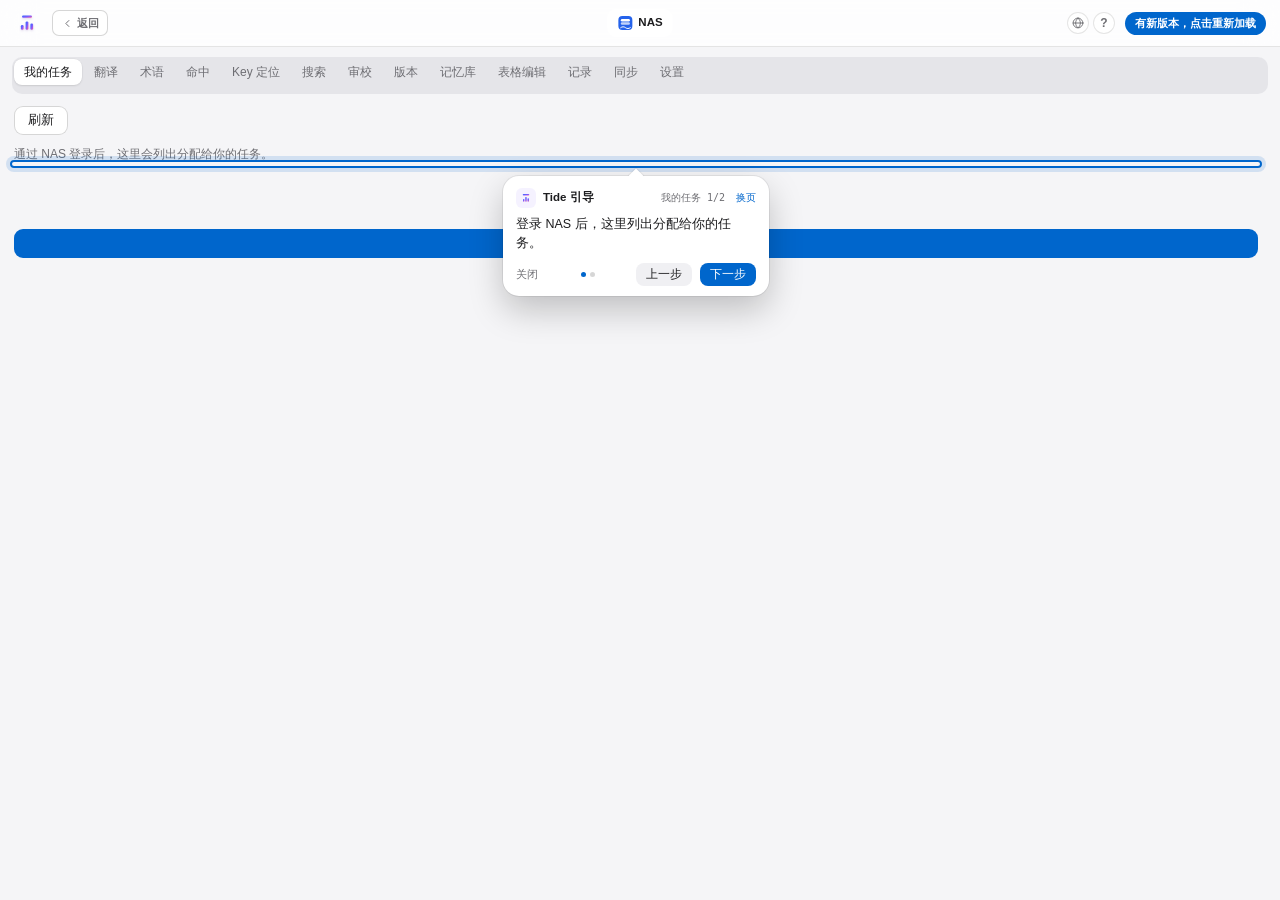
==== ui/tide.html @ 977df28b "release: 20261110184602" ====
<!DOCTYPE html>
<html lang="zh-CN">
<head>
  <meta charset="utf-8">
  <meta name="viewport" content="width=device-width, initial-scale=1">
  <title>Tide · 术语审校</title>
  <link rel="stylesheet" href="tide.css?b=20261110184602">
</head>
<body>
  <header class="bar">
    <span class="brand" title="TIDE" aria-label="TIDE">
      <svg class="logo" viewBox="0 0 24 24" role="img" aria-hidden="true">
        <defs>
          <linearGradient id="tideMark" x1="0" y1="0" x2="1" y2="1">
            <stop offset="0" stop-color="#3366ff"/>
            <stop offset=".52" stop-color="#7a5cff"/>
            <stop offset="1" stop-color="#ff5c9e"/>
          </linearGradient>
        </defs>
        <rect x="7" y="4.4" width="10" height="2.4" rx="1.2" fill="url(#tideMark)"/>
        <rect x="5.9" y="14.1" width="2.7" height="4.7" rx="1.2" fill="url(#tideMark)"/>
        <rect x="10.65" y="10.4" width="2.7" height="8.4" rx="1.2" fill="url(#tideMark)"/>
        <rect x="15.4" y="12.5" width="2.7" height="6.3" rx="1.2" fill="url(#tideMark)"/>
      </svg>
    </span>
    <button class="backbtn" id="btnBack" title="返回上一标签页" aria-label="返回上一标签页">
      <svg viewBox="0 0 24 24" fill="none" stroke="currentColor" stroke-width="1.8" stroke-linecap="round" stroke-linejoin="round"><path d="M14.5 6.5 9 12l5.5 5.5"/></svg><span data-i18n="btn.back">返回</span>
    </button>
    <button class="top-nas" id="topNas" type="button" title="打开 NAS 页面" aria-label="打开 NAS 页面">
      <svg class="top-nas-ic" viewBox="0 0 24 24" aria-hidden="true">
        <rect x="1.5" y="1.5" width="21" height="21" rx="6" fill="#2563eb"/>
        <rect x="5.2" y="6" width="13.6" height="3.7" rx="1.85" fill="#fff"/>
        <rect x="5.2" y="11" width="13.6" height="3.7" rx="1.85" fill="#fff" opacity=".72"/>
        <path d="M5 19c2.4-1.8 4.8-1.8 7.2 0s4.8 1.8 7.2 0" fill="none" stroke="#fff" stroke-width="1.5" stroke-linecap="round"/>
      </svg><span>NAS</span>
    </button>
    <button class="lang-open" id="btnLang" title="界面语言" aria-label="界面语言" aria-haspopup="true">
      <svg viewBox="0 0 24 24" fill="none" stroke="currentColor" stroke-width="1.6" stroke-linecap="round">
        <circle cx="12" cy="12" r="8.4"/>
        <path d="M3.6 12h16.8"/>
        <path d="M12 3.6c2.6 2.4 4 5.2 4 8.4s-1.4 6-4 8.4c-2.6-2.4-4-5.2-4-8.4s1.4-6 4-8.4z"/>
      </svg>
    </button>
    <div class="lang-menu" id="langMenu" hidden></div>
    <button class="tour-open" id="btnTour" title="新手引导" aria-label="新手引导">?</button>
    <button class="act" id="updateBar" hidden title="有新版本，点击重新加载">有新版本，点击重新加载</button>
  </header>

  <nav id="tabs">
    <button data-tab="tasks">我的任务</button>
    <button data-tab="translate">翻译</button>
    <button data-tab="terms">术语</button>
    <button data-tab="matches" class="on">命中</button>
    <button data-tab="keys">Key 定位</button>
    <button data-tab="free" hidden>自由</button>
    <button data-tab="find">搜索</button>
    <button data-tab="review">审校</button>
    <button data-tab="versions" data-i18n="tab.versions">版本</button>
    <button data-tab="tm">记忆库</button>
    <button data-tab="grid">表格编辑</button>
    <button data-tab="project" hidden>项目</button>
    <button data-tab="history">记录</button>
    <button data-tab="sync">同步</button>
    <button data-tab="settings">设置</button>
  </nav>
  <div class="tab-scroll" id="tabScroll"><div class="tab-thumb" id="tabThumb"></div></div>

  <div class="content">
  <main id="mainScroll">
    <section id="panel-tasks" hidden>
      <div class="toolbar">
        <button class="act ghost" id="btnTasksRefresh" data-i18n="btn.refresh">刷新</button>
        <span class="count" id="taskCount"></span>
      </div>
      <div class="hint" id="taskHint" data-i18n="task.hintLogin">通过 NAS 登录后，这里会列出分配给你的任务。</div>
      <div class="wps-task-list" id="taskList"></div>
      <div class="wps-task-empty" id="taskEmpty" hidden data-i18n="task.empty">暂无分配给你的任务。</div>
      <button class="act nas-login" id="btnTasksLogin" type="button" hidden data-i18n="task.login">前往 NAS 登录</button>
    </section>

    <section id="panel-matches">
      <div class="toolbar">
        <button class="act" id="btnScan">扫描当前表</button>
        <span class="count" id="matchCount" data-i18n="match.notScanned">未扫描</span>
      </div>
      <table id="matchTable" hidden>
        <thead><tr><th>行</th><th>源文命中</th><th>批准译法</th><th></th><th>当前译文</th></tr></thead>
        <tbody></tbody>
      </table>
      <div class="empty" id="matchEmpty" data-i18n="match.empty">导入术语表后，点击「扫描当前表」，<br>这里会列出命中的行与中英对照。</div>
    </section>

    <section id="panel-translate" hidden>
      <div class="toolbar">
        <button class="act ghost" id="btnPrevEntry">上一条</button>
        <button class="act ghost" id="btnNextEntry">下一条</button>
        <button class="act ghost" id="btnRefreshEntries">刷新条目</button>
        <button class="act ghost" id="btnColumnChoice" title="检测当前表的源语/目标语列；多组时手动选择" data-i18n="btn.columnChoice">识别/选择列</button>
        <span class="count" id="entryPos">0 / 0</span>
      </div>
      <div class="field column-map-panel" id="columnMapPanel" hidden>
        <div class="field-head">
          <label data-i18n="label.columnManual">手工指定当前表的源语 / 目标语列</label>
          <span class="head-actions">
            <button class="act ghost mini" type="button" id="btnColumnMapDetect" data-i18n="btn.columnDetect">识别</button>
            <button class="act ghost mini" type="button" id="btnColumnMapCancel" data-i18n="btn.close">关闭</button>
          </span>
        </div>
        <div class="colrow" style="grid-template-columns:1fr 1fr 1fr;gap:8px">
          <div class="colfield"><label data-i18n="label.sourceCol">源语列</label><input id="columnMapSource" maxlength="3" placeholder="C" style="width:100%;text-transform:uppercase"></div>
          <div class="colfield"><label data-i18n="label.targetCol">目标语列</label><input id="columnMapTarget" maxlength="3" placeholder="F" style="width:100%;text-transform:uppercase"></div>
          <div class="colfield"><label data-i18n="label.oldColShort">旧译（可选）</label><input id="columnMapOld" maxlength="3" placeholder="E" style="width:100%;text-transform:uppercase"></div>
        </div>
        <div class="hint" id="columnMapHint" data-i18n="hint.columnManual">可直接输入列字母；识别候选只用于填入，不会自动覆盖。</div>
        <div class="column-map-candidates" id="columnMapCandidates"></div>
        <div class="toolbar" style="margin-top:8px">
          <button class="act" type="button" id="btnColumnMapApply" data-i18n="btn.columnApply">应用列映射</button>
          <span class="hint" id="columnMapStatus"></span>
        </div>
      </div>
      <div class="field">
        <div class="field-head">
          <label id="entrySourceLabel">原文（只读，来自工作表）</label>
          <span class="head-actions">
            <button class="act ghost mini" id="btnLocate">定位译文</button>
            <button class="act ghost mini" id="btnLocateSource">定位原文</button>
          </span>
        </div>
        <div class="draft-row">
          <textarea class="readbox" id="entrySource" rows="2" spellcheck="false"
                    placeholder="可直接输入或粘贴原文；默认只影响本窗口，写回需点按钮" data-i18n-ph="entry.sourcePlaceholder"></textarea>
          <div class="draft-actions">
            <button class="act" id="btnSourcePaste" title="粘贴剪贴板内容">粘贴</button>
            <button class="act ghost" id="btnSourceClear" title="清空原文输入">清空</button>
          </div>
        </div>
      </div>
      <div class="field" id="entryTermField" hidden>
        <div class="field-head">
          <label><span data-i18n="entry.terms">本句术语</span> <span class="count" id="entryTermCount"></span></label>
        </div>
        <div class="term-preview" id="entrySourceHighlight"></div>
        <div class="term-chips" id="entryTermHits"></div>
        <div class="hint" id="entryTermHint">点击术语可填入译文草稿。</div>
      </div>
      <div class="toolbar">
        <button class="act ghost" id="btnResetSource">重置为单元格值</button>
        <button class="act ghost" id="btnSaveSource">写回原文</button>
        <button class="act ghost" id="btnReadCellSrc">读取选区→原文</button>
      </div>
      <div class="field">
        <div class="field-head">
          <label id="entryDraftLabel">译文草稿</label>
        </div>
        <div class="draft-row">
          <textarea id="entryDraft" rows="5" spellcheck="true" lang="en"
                    data-gramm="true" data-gramm_editor="true" data-enable-grammarly="true"></textarea>
          <div class="draft-actions">
            <button class="act" id="btnWriteDraft" title="将草稿写入当前译文单元格">写入</button>
            <button class="act" id="btnDraftPaste" title="粘贴剪贴板内容（等同 Ctrl+V）">粘贴</button>
            <button class="act ghost" id="btnDraftClear" title="清空译文草稿">清空</button>
          </div>
        </div>
        <div class="hint" id="grammarlyHint" data-i18n="entry.grammarly">Grammarly 扩展需在 WPS 中启用；此文本框已开放语法检测。</div>
      </div>
      <div class="field">
        <label><span id="memoryLabel">记忆匹配</span> <span class="count" id="memoryCount"></span></label>
        <table id="memoryTable" hidden>
          <thead><tr><th>匹配</th><th>原文</th><th>译文</th><th></th></tr></thead>
          <tbody></tbody>
        </table>
        <div class="hint" id="memoryEmpty" data-i18n="entry.memoryEmpty">当前表还没有可用的已确认译文。</div>
      </div>
      <div class="toolbar">
        <button class="act" id="btnWriteNext">写入并下一条</button>
        <button class="act ghost" id="btnUndoWrite">撤销上次写入</button>
        <button class="act ghost" id="btnRollback">回退旧译文</button>
      </div>
      <div class="toolbar">
        <button class="act ghost" id="btnCopySource">复制原文</button>
        <button class="act ghost" id="btnCopyDraft">复制草稿</button>
        <button class="act ghost" id="btnReadCell">读取选区→译文</button>
      </div>
      <div class="hint" id="clipHint" data-i18n="hint.clipboard" style="margin:-4px 0 10px">
        窗格收不到 ⌘V（WPS 在窗口层拦截）。可靠做法：在表格里粘贴到任意单元格并选中它，
        再点「读取选区→原文 / →译文」；也可以把文字直接拖进输入框。
      </div>
      <div class="hint" id="entryCheck"></div>
      <div class="toolbar">
        <button class="act ghost" id="btnDelivery">交付检查</button>
        <span class="count" id="deliveryCount"></span>
      </div>
      <table id="deliveryTable" hidden>
        <thead><tr><th>行</th><th>问题</th><th>原文</th></tr></thead>
        <tbody></tbody>
      </table>
      <div class="toolbar">
        <button class="act" id="btnExportSessionEdits" title="复制原工作簿的全部工作表和布局，仅保留本次修改过的数据行" data-i18n="btn.exportFull">一键导出本次编辑（完整表格）</button>
        <button class="act ghost" id="btnExportSessionLog" title="导出本次编辑的修改前后明细" data-i18n="btn.exportLog">导出修改记录</button>
        <span class="count" id="sessionEditCount">0 条</span>
      </div>

    </section>

    <section id="panel-versions" hidden>
      <div class="toolbar">
        <button class="act ghost" id="btnVersionsRefresh">刷新</button>
        <select id="versionKind" class="mini" aria-label="版本类型">
          <option value="target" data-i18n="version.target">译文版本</option>
          <option value="source" data-i18n="version.source">原文版本</option>
        </select>
        <input id="versionQuery" type="search" placeholder="筛选原文 / 行号 / 单元格" data-i18n-ph="version.filter" style="flex:1;min-width:120px">
        <span class="count" id="versionEntryCount"></span>
      </div>
      <div class="hint" id="versionHint" data-i18n="hint.version">原文和译文分开归档；每个版本只回滚当前词条，不影响其他词条。</div>
      <div id="versionEntries"></div>
      <div class="empty" id="versionEmpty">还没有词条版本。通过插件写入译文或原文后，这里会按词条记录。</div>
    </section>

    <section id="panel-free" hidden>
      <div class="field">
        <label>自由输入（不写回表格）</label>
        <textarea id="freeSource" rows="4" spellcheck="false" placeholder="粘贴任意中文原文…"></textarea>
      </div>
      <div class="field">
        <label>术语命中 <span class="count" id="freeTermCount"></span></label>
        <table id="freeTermTable" hidden>
          <thead><tr><th>中文</th><th>英文</th><th></th></tr></thead>
          <tbody></tbody>
        </table>
        <div class="hint" id="freeTermEmpty" data-i18n="free.termEmpty">没有命中术语。</div>
      </div>
      <div class="field">
        <label>记忆匹配 <span class="count" id="freeMemoryCount"></span></label>
        <table id="freeMemoryTable" hidden>
          <thead><tr><th>匹配</th><th>原文</th><th>译文</th><th></th></tr></thead>
          <tbody></tbody>
        </table>
        <div class="hint" id="freeMemoryEmpty" data-i18n="free.memoryEmpty">没有记忆匹配。</div>
      </div>
      <div class="field">
        <label>译文草稿（仅本页，不写入工作表）</label>
        <textarea id="freeDraft" rows="3" spellcheck="false"></textarea>
      </div>
      <div class="toolbar">
        <button class="act ghost" id="btnFreeCopy">复制译文</button>
        <button class="act ghost" id="btnFreeClear">清空</button>
      </div>
      <div class="hint" id="freeStatus"></div>
    </section>

    <section id="panel-find" hidden>
      <div class="field">
        <label data-i18n="label.findScope">定位范围（工作表 + 行号同时满足）</label>
        <div class="toolbar" id="findScopeTabs" style="margin-bottom:6px">
          <button class="act ghost on" type="button" data-find-tab="sheet" data-i18n="find.tabSheet">1 工作表</button>
          <button class="act ghost" type="button" data-find-tab="row" data-i18n="find.tabRow">2 行号</button>
        </div>
        <div id="findSheetPane">
          <select id="findSheet" class="mini" style="width:100%">
            <option value="">全部工作表</option>
          </select>
        </div>
        <div id="findRowPane" hidden>
          <input id="findRow" type="number" min="1" step="1" placeholder="输入具体行号，例如 128" data-i18n-ph="find.rowPlaceholder" style="width:100%">
        </div>
        <div class="toolbar" style="margin-top:6px">
          <button class="act" type="button" id="btnFindJumpSource" data-i18n="btn.findJump">跳转到原文</button>
          <button class="act ghost" type="button" id="btnFindClearScope" data-i18n="btn.findClear">清除定位范围</button>
          <span class="hint" id="findScopeSummary">未限定：搜索整本工作簿</span>
        </div>
        <div class="hint" data-i18n="hint.findScope">两个选项卡里的条件会同时生效；只填一个时不会开始搜索。</div>
      </div>
      <div class="field">
        <label>全表模糊搜索（包含即命中）</label>
        <input id="findInput" type="search" placeholder="输入片段，如：宝箱" data-i18n-ph="find.placeholder" title="Ctrl+V 粘贴 · Esc 清空">
      </div>
      <div class="toolbar">
        <button class="act" id="btnFindAll">搜索整本工作簿</button>
        <span class="count" id="findCount"></span>
      </div>
      <table id="findTable" hidden>
        <thead><tr><th>表</th><th>单元格</th><th>列</th><th>内容</th></tr></thead>
        <tbody></tbody>
      </table>
      <div class="hint" id="findEmpty" data-i18n="find.empty">输入片段后开始搜索；结果按工作表顺序排列，点击任意行可跳转。</div>
      <div class="hint" id="findStatus"></div>

      <hr class="rule">
      <h3 class="sub" data-i18n="find.replaceTitle">批量替换</h3>
      <div class="colrow">
        <div class="colfield">
          <label>查找</label>
          <input id="repFind" placeholder="要查找的文字" data-i18n-ph="find.repFindPlaceholder" style="width:100%;padding:7px 8px;border:1px solid var(--hair);background:var(--panel);font:12px var(--mono)">
        </div>
        <div class="colfield">
          <label>替换为</label>
          <input id="repWith" placeholder="留空表示删除" data-i18n-ph="find.repWithPlaceholder" style="width:100%;padding:7px 8px;border:1px solid var(--hair);background:var(--panel);font:12px var(--mono)">
        </div>
      </div>
      <div class="toolbar" style="margin-top:8px">
        <select id="repScope" class="mini">
          <option value="book">整本工作簿</option>
          <option value="sheet">仅当前表</option>
        </select>
        <select id="repColumn" class="mini" disabled title="替换只作用于译文列">
          <option value="target">仅译文列</option>
        </select>
        <label class="chk"><input type="checkbox" id="repCase"> <span data-i18n="find.caseSensitive">区分大小写</span></label>
      </div>
      <div class="toolbar">
        <button class="act ghost" id="btnRepPreview">预览</button>
        <button class="act" id="btnRepApply" disabled>执行替换</button>
        <button class="act ghost" id="btnRepUndo" disabled>撤销上次批量</button>
        <span class="count" id="repCount"></span>
      </div>
      <div class="hint" id="repStatus"></div>
      <table id="repTable" hidden>
        <thead><tr><th>表</th><th>单元格</th><th>译文（当前）</th><th>译文（替换后）</th></tr></thead>
        <tbody></tbody>
      </table>
    </section>

    <section id="panel-review" hidden>
      <div class="toolbar">
        <button class="act ghost" id="btnReviewRefresh">刷新</button>
        <span class="count" id="reviewCount"></span>
      </div>
      <table id="reviewTable" hidden>
        <thead><tr><th>行</th><th>原文 / 译文</th><th>状态</th><th></th></tr></thead>
        <tbody></tbody>
      </table>
      <div class="empty" id="reviewEmpty">还没有审校记录。在「翻译」页写入译文后，修订会自动记在这里。</div>

      <div id="reviewDetail" hidden>
        <hr class="rule">
        <h3 class="sub" id="reviewDetailTitle">条目</h3>
        <div class="field">
          <label>修订</label>
          <div id="revisionList"></div>
        </div>
        <div class="field">
          <label>评论</label>
          <div id="commentList"></div>
          <textarea id="commentInput" rows="2" placeholder="针对这一条写评论…"></textarea>
          <div class="toolbar" style="margin-top:8px">
            <button class="act ghost" id="btnAddComment">添加评论</button>
            <span class="hint" id="reviewStatus"></span>
          </div>
        </div>
      </div>
      <hr class="rule">
      <h3 class="sub" data-i18n="review.qaTitle">质检（QA）</h3>
      <div class="toolbar">
        <button class="act" id="btnRunQA">运行质检</button>
        <button class="act ghost" id="btnExportQA">导出 CSV</button>
        <button class="act ghost" id="btnPunctQA" title="只检查标点符号与空格规则">标点符号</button>
        <button class="act ghost" id="btnPlaceholderQA" title="只检查颜色代码、换行符、{n}、%s 等占位符">占位符</button>
        <select id="qaScope" class="mini" title="检测范围">
          <option value="sheet" data-i18n="qa.scopeSheet">当前</option>
          <option value="workbook" data-i18n="qa.scopeWorkbook">全表</option>
        </select>
        <span class="count" id="qaCount"></span>
      </div>
      <div class="hint" id="qaSummary"></div>
      <table id="qaTable" hidden>
        <thead><tr><th>行</th><th>级别</th><th>类别</th><th>说明</th></tr></thead>
        <tbody></tbody>
      </table>
    </section>

    <section id="panel-project" hidden>
      <div class="toolbar">
        <button class="act" id="btnProjectScan">分析整本工作簿</button>
        <span class="count" id="projectCount"></span>
      </div>
      <div class="hint" id="projectSummary">逐表统计条目、已译、内存库复用率与 QA 问题数。</div>
      <table id="projectTable" hidden>
        <thead><tr><th>工作表</th><th>条目</th><th>已译</th><th>复用率</th><th>QA</th></tr></thead>
        <tbody></tbody>
      </table>
    </section>

    <section id="panel-grid" hidden>
      <div class="toolbar">
        <select id="gridFilter" class="mini">
          <option value="all">全部条目</option>
          <option value="empty">未翻译</option>
          <option value="qa">有质检问题</option>
          <option value="rev">有未处理修订</option>
        </select>
        <button class="act ghost" id="btnGridRefresh">刷新</button>
        <span class="count" id="gridCount"></span>
      </div>
      <div class="hint" id="gridHint">直接在「译文」列编辑，失焦后写入工作表并记录修订；点击行可定位到表格中的译文单元格。</div>
      <table id="gridTable" hidden>
        <thead><tr><th>行</th><th>原文</th><th>译文</th><th>QA</th></tr></thead>
        <tbody></tbody>
      </table>
    </section>

    <section id="panel-tm" hidden>
      <div class="toolbar">
        <button class="act ghost" id="btnTmImport">导入 TMX</button>
        <button class="act ghost" id="btnTmExport">导出 TMX</button>
        <button class="act ghost" id="btnTmExportChanges" title="导出当前文档中由插件产生的修改">导出修改记忆</button>
        <button class="act ghost" id="btnTmCollect">合并当前表</button>
        <input id="tmFile" type="file" accept=".tmx,.xml,.xlsx,.xls" hidden>
      </div>
      <div class="toolbar">
        <button class="act ghost" id="btnTmAnalyze">复用率分析</button>
        <span class="count" id="tmCount">记忆库为空</span>
      </div>
      <div class="hint" id="tmStats"></div>
      <div class="field">
        <label>检索（源文或译文）</label>
        <input id="tmQuery" type="search" placeholder="输入片段，查看记忆库里的旧译" data-i18n-ph="tm.placeholder" title="Ctrl+V 粘贴 · Esc 清空">
      </div>
      <table id="tmTable" hidden>
        <thead><tr><th>匹配</th><th>原文</th><th>译文</th><th></th></tr></thead>
        <tbody></tbody>
      </table>
      <div class="hint" id="tmEmpty">导入 TMX，或把当前工作表的已有译文合并进来。</div>
    </section>

    <section id="panel-keys" hidden>
      <div class="toolbar">
        <button class="act" id="btnKeySearch">搜索</button>
        <label class="check"><input type="checkbox" id="keyWholeBook"> <span data-i18n="key.wholeBook">整本工作簿</span></label>
        <label class="check"><input type="checkbox" id="keyExactOnly"> <span data-i18n="key.exactOnly">仅精确</span></label>
        <span class="count" id="keyCount"></span>
      </div>
      <div class="field">
        <label>Key（支持片段与近似）</label>
        <input id="keyQuery" type="search" placeholder="例如 ItemInfoCfg/12 或 12" data-i18n-ph="key.placeholder" title="Ctrl+V 粘贴 · Esc 清空">
      </div>
      <div class="hint" id="keyHint" data-i18n="key.hint">按表头「完整Key」与「完整Key（复制用）」定位；点结果跳到对应词条。</div>
      <table id="keyTable" hidden>
        <thead><tr><th>位置</th><th>Key</th><th>源文 / 译文</th></tr></thead>
        <tbody></tbody>
      </table>
    </section>

    <section id="panel-terms" hidden>
      <div class="term-lang-head">
        <span class="term-lang-title" data-i18n="term.importLang">导入目标语</span>
        <span class="term-lang-hint" data-i18n="term.importLangHint">导入时按此语言选择译文列，并切换当前目标语言。</span>
      </div>
      <select id="termLangSelect" class="mini term-lang-select" aria-label="导入目标语"></select>
      <div class="term-source-box none" id="termSourceBox">
        <div class="term-source-head">
          <span class="term-source-label" data-i18n="term.currentSource">当前术语来源</span>
        </div>
        <div class="term-source-value" id="termSourceValue">尚未加载</div>
        <div class="term-source-detail" id="termSourceDetail">打开术语页后自动识别 NAS 项目、缓存或本地术语。</div>
      </div>
      <div class="field" id="termProjectField" hidden>
        <label data-i18n="term.nasTable">NAS 项目术语表</label>
        <select id="termProject" class="mini"></select>
        <div class="hint" id="termSyncState" data-i18n="term.syncHint">登录 NAS 后自动同步所有可访问项目的术语表。</div>
      </div>
      <div class="field" id="localTermField">
        <label data-i18n="term.offlineSource">离线术语来源</label>
        <div class="toolbar">
          <button class="act" id="btnImportLocalTerm">导入本地术语</button>
          <button class="act ghost" id="btnSwitchTermSource" title="在 NAS 缓存术语表和本地术语表之间切换">切换</button>
          <span class="count" id="localTermState">未导入本地术语</span>
        </div>
        <div class="hint" id="nasCacheState"></div>
        <input id="localTermFile" type="file" hidden accept=".json,.xlsx,.xls,application/json,application/vnd.openxmlformats-officedocument.spreadsheetml.sheet">
        <div class="hint" id="localTermHint" data-i18n="term.localHint">NAS 未连接时可在此导入，只保存在本机。连接 NAS 后以 NAS 项目术语表为准，本地术语表自动隐藏。</div>
      </div>
      <div class="field">
        <label>本页列映射</label>
        <div class="colrow" style="grid-template-columns:1fr 1fr 1fr;gap:8px">
          <div class="colfield">
            <label>源文列</label>
            <input id="termColSource" placeholder="C" style="padding:8px 10px;border:1px solid var(--hair-strong);background:var(--card);border-radius:var(--radius-sm);font:12px var(--mono)">
          </div>
          <div class="colfield">
            <label>译文列</label>
            <input id="termColTarget" placeholder="F" style="padding:8px 10px;border:1px solid var(--hair-strong);background:var(--card);border-radius:var(--radius-sm);font:12px var(--mono)">
          </div>
          <div class="colfield">
            <label>UID 列</label>
            <input id="termColUid" placeholder="A" style="padding:8px 10px;border:1px solid var(--hair-strong);background:var(--card);border-radius:var(--radius-sm);font:12px var(--mono)">
          </div>
        </div>
        <div class="hint" style="margin-top:6px" data-i18n="term.columnHint">改完点「刷新」按新列重新统计命中；这里只影响命中统计，不改术语表内容。</div>
      </div>
      <div class="field">
        <label data-i18n="term.searchLabel">搜索术语（中文或英文，支持片段与近似）</label>
        <input id="termSearch" type="search" placeholder="如：宝箱 / chest / rod" data-i18n-ph="term.searchPlaceholder" title="Ctrl+V 粘贴 · Esc 清空">
      </div>
      <div class="toolbar">
        <button class="act ghost" id="btnRefreshTerms">刷新</button>
        <span class="count" id="termCount">术语表未导入</span>
      </div>
      <div class="hint" id="termRefreshStatus"></div>
      <table id="termTable" hidden>
        <thead><tr><th>中文</th><th id="termTargetHeader">英文</th><th>命中</th><th></th></tr></thead>
        <tbody></tbody>
      </table>
      <div class="empty" id="termEmpty" data-i18n="term.empty">尚未导入术语表。NAS 未连接时可在上方「导入本地术语」导入 JSON 或 xlsx。</div>
    </section>

    <section id="panel-history" hidden>
      <div class="toolbar">
        <button class="act ghost" id="btnExport">导出加密归档</button>
        <button class="act ghost" id="btnClear">清空</button>
        <span class="count" id="historyCount">0 条</span>
      </div>
      <div class="note">每次扫描会对比上一次快照，记录单元格的旧值与新值。归档以口令加密后只存在本机。</div>
      <div class="lockbar" id="lockBar">
        <div class="field">
          <label>归档口令</label>
          <input id="passInput" type="password" placeholder="至少 8 位" data-i18n-ph="history.passPlaceholder">
        </div>
        <div class="toolbar">
          <button class="act" id="btnUnlock">解锁归档</button>
          <button class="act ghost" id="btnSetPass" hidden>设置口令</button>
        </div>
        <div class="status" id="lockStatus"></div>
      </div>
      <table id="historyTable" hidden>
        <thead><tr><th>时间</th><th>表</th><th>单元格</th><th>变化</th></tr></thead>
        <tbody></tbody>
      </table>
      <div class="empty" id="historyEmpty">暂无修改记录。</div>
    </section>

    <section id="panel-sync" hidden>
      <div class="field">
        <label>仓库</label>
        <input id="syncRepo" placeholder="owner/repo">
      </div>
      <div class="field">
        <label>分支</label>
        <input id="syncBranch" placeholder="main">
      </div>
      <div class="field">
        <label>口令</label>
        <input id="syncPass" type="password" placeholder="上传前输入" data-i18n-ph="sync.passPlaceholder">
      </div>
      <div class="toolbar">
        <button class="act" id="btnPull" disabled>拉取</button>
        <button class="act" id="btnPush" disabled>上传</button>
      </div>
      <div class="note danger" data-i18n="sync.note">上传会把本机数据发到 GitHub。工作区规则要求本地化数据不出本机，因此该功能默认禁用，需你明确授权并指定仓库与内容范围后才可启用。</div>
      <div class="hint" data-i18n="sync.hint">口令只用于解锁本机助手，不会上传；GitHub 令牌由助手从环境变量读取。</div>
      <div class="status" id="syncStatus"></div>
    </section>

    <section id="panel-nas" hidden>
      <div class="nas-head">
        <div class="nas-head-brand">
          <div class="nas-title">
            <svg class="nas-mark" viewBox="0 0 24 24" aria-hidden="true">
              <rect x="1.5" y="1.5" width="21" height="21" rx="6" fill="#2563eb"/>
              <rect x="5.2" y="6" width="13.6" height="3.7" rx="1.85" fill="#fff"/>
              <rect x="5.2" y="11" width="13.6" height="3.7" rx="1.85" fill="#fff" opacity=".72"/>
              <path d="M5 19c2.4-1.8 4.8-1.8 7.2 0s4.8 1.8 7.2 0" fill="none" stroke="#fff" stroke-width="1.5" stroke-linecap="round"/>
            </svg>NAS
          </div>
          <div class="nas-sub">登录 · 管理平台</div>
        </div>
        <span class="nas-build" id="nasBuild">构建 202611052037</span>
      </div>
      <div class="nas-server"><span class="dot"></span><span id="nasServerLabel">192.168.23.232:8443</span></div>
      <div id="nasLoginBox" class="nas-authcard">
        <div class="nas-section-title">登录 NAS</div>
        <div class="field">
          <label>NAS 账号</label>
          <input id="nasUser" placeholder="账号">
        </div>
        <div class="field">
          <label>密码</label>
          <input id="nasPass" type="password" placeholder="密码">
        </div>
        <button class="act nas-login" id="btnNasLogin">登录并连接</button>
      </div>
      <div id="nasSession" class="nas-authcard" hidden>
        <div class="field">
          <label>已登录账号</label>
          <div class="nas-account" id="nasWho">—</div>
        </div>
        <button class="act ghost nas-logout" id="btnNasLogout">退出登录</button>
        <div class="hint" id="nasSessionHint">登录状态已保存在本设备，下次打开无需再次输入密码。</div>
      </div>
      <button class="act nas-console nas-console-bottom" id="btnNasConsole">
        <span>打开 NAS 操作台</span><span class="nas-console-arrow" aria-hidden="true">→</span>
      </button>
      <div class="hint" id="nasConsoleHint">在系统浏览器中打开管理平台</div>
      <div class="hint" id="nasSyncState" hidden>保存工作簿时，会自动把非空译文修改同步到当前 NAS 项目。</div>
      <div class="count nas-status" id="nasStatus"></div>
      <div id="nasAdvanced" hidden>
      <div class="nas-authcard" id="nasTermsCard" hidden>
        <div class="nas-section-title">术语追踪 <span class="nas-term-count" id="nasTermCount"></span></div>
        <div class="nas-terms" id="nasTermList"></div>
      </div>
      <div class="colrow">
        <div class="colfield"><label>项目</label><select id="nasProject" class="mini"></select></div>
        <div class="colfield"><label>语言</label><select id="nasLang" class="mini"></select></div>
      </div>
      <div class="field"><input id="nasQuery" type="search" placeholder="搜索原文或译文"></div>
      <table id="nasTable" hidden>
        <thead><tr><th>原文</th><th>译文</th><th>状态</th></tr></thead>
        <tbody></tbody>
      </table>
      <div class="toolbar">
        <button class="act ghost" id="btnNasPrev">上一页</button>
        <span class="count" id="nasPage"></span>
        <button class="act ghost" id="btnNasNext">下一页</button>
      </div>
      <div class="hint" id="nasHint">点击任意行，在 WPS 表格中定位该原文。</div>
      </div>
    </section>

    <section id="panel-settings" hidden>
      <div class="field">
        <label id="uiLangLabel">界面语言</label>
        <select id="uiLang" class="mini"></select>
        <div class="hint" data-i18n="settings.uiLangHint">影响标签页、面板标题与主要按钮；说明性提示仍为中文，后续逐条补齐。</div>
      </div>
      <div class="field">
        <label id="targetLangLabel">目标语言</label>
        <select id="targetLang" class="mini"></select>
        <div class="hint" data-i18n="settings.sourceHint">源语固定为中文。切换目标语言会影响列识别、术语表筛选与质检标点规则。</div>
      </div>
      <div class="field">
        <label id="projectLabel">项目（表格规则）</label>
        <div class="colinput">
          <select id="projectSelect" class="mini"></select>
          <button class="act ghost" id="btnManageProjects" disabled title="项目结构管理：入口预留，暂未开放">管理项目</button>
        </div>
        <div class="hint" data-i18n="settings.projectHint">不同项目文档的表格规则不同；切换项目会套用其列映射。项目管理入口已预留。</div>
      </div>
      <div class="field">
        <label data-i18n="settings.importLabel">导入术语表（JSON / XLSX）</label>
        <input id="termFile" type="file" hidden accept=".json,.xlsx,.xls,application/json,application/vnd.openxmlformats-officedocument.spreadsheetml.sheet">
        <div class="toolbar">
          <button class="act ghost" id="btnTermFile" type="button" data-i18n="file.choose">选择文件</button>
          <span class="hint" id="termFileName" data-i18n="file.none">未选择任何文件</span>
        </div>
      </div>
      <div class="note" data-i18n="settings.importHint">支持 .xlsx、.xls 与 JSON。也支持完整本地化表：自动识别多组源文/目标列，按目标语言导入。JSON 格式：[{"zh":"刺鱼","en":"Hook"}] 或 {"terms":[…]}</div>
      <div class="field">
        <label id="columnsLabel">列设置（用于当前表）</label>
        <div class="hint" style="margin-bottom:8px" data-i18n="settings.columnHint">填列字母，不是列名。在 WPS 里点一下该列任意单元格，左上角名称框显示如 C12，字母 C 就是列。示例：A=UID，C=中文原文，F=目标语言译文。</div>
        <div class="colrow">
          <div class="colfield">
            <label>源文列（中文）</label>
            <div class="colinput"><input id="colSource" placeholder="C"><button class="act ghost" data-col="colSource">用当前列</button></div>
            <div class="hint">术语匹配、定位、原文搜索都读这一列。</div>
          </div>
          <div class="colfield">
            <label>译文列（目标语言）</label>
            <div class="colinput"><input id="colTarget" placeholder="F"><button class="act ghost" data-col="colTarget">用当前列</button></div>
            <div class="hint">写入并下一条、定位译文写的是这一列；语言由「目标语言」决定。</div>
          </div>
          <div class="colfield">
            <label>旧译文列（上一版存档）</label>
            <div class="colinput"><input id="colOld" placeholder="E"><button class="act ghost" data-col="colOld">用当前列</button></div>
            <div class="hint">写入新译文前，旧值自动存到这里，可用于回退。</div>
          </div>
          <div class="colfield">
            <label>UID 列（可选）</label>
            <div class="colinput"><input id="colUid" placeholder="A"><button class="act ghost" data-col="colUid">用当前列</button></div>
            <div class="hint">只用于结果显示与追溯，可以留空。</div>
          </div>
        </div>
      </div>
      <div class="toolbar">
        <button class="act" id="btnSave">保存设置</button>
        <button class="act ghost" id="btnResetTerms">恢复内置术语表</button>
        <button class="act ghost" id="btnExportTerms">导出术语表 JSON</button>
      </div>
      <div class="field" id="termsUnlockBlock" hidden>
        <label>术语表口令（加密包）</label>
        <input id="termsPass" type="password" placeholder="与其他设备相同的口令" data-i18n-ph="term.passPlaceholder">
        <div class="toolbar"><button class="act" id="btnUnlockTerms">解锁术语表</button></div>
      </div>
      <div class="hint" id="termSource">内置术语表未加载</div>
      <div class="status" id="settingsStatus"></div>
      <div class="hint" id="envHint"></div>
    </section>
  </main>
  <div class="scroll-rail v" id="mainRailV"><div class="scroll-thumb" id="mainThumbV"></div></div>
  <div class="scroll-rail h" id="mainRailH"><div class="scroll-thumb" id="mainThumbH"></div></div>
  </div>

  <script src="../vendor/xlsx.full.min.js"></script>
  <script src="../js/engine.js"></script>
  <script src="../js/langs.js"></script>
  <script src="../js/morph.js"></script>
  <script src="../js/tm.js"></script>
  <script src="../js/qa.js"></script>
  <script src="../js/crypto.js"></script>
  <script src="i18n-static.js?b=202611052037"></script>
  <script src="i18n-patch.js?b=202611052037"></script>
  <script src="i18n.js?b=20261110184602"></script>
  <script src="nas-config.js?v=202611041500"></script>
  <script src="tide.js?b=20261110184602"></script>
  <script src="onboarding.js?b=20261110184602"></script>
</body>
</html>
---- ui/tide.css ----
/* Tide term audit — Apple / Bento direction.
 *
 * Canvas #f5f5f7, white cards, 12px radii, one accent (#0071e3), hairline
 * separators, system font stack, segmented-control tabs. No webfonts, no CDN
 * icons — the pane must work offline inside WPS.
 */

:root{
  --bg:#f5f5f7;
  --card:#ffffff;
  --label:#1d1d1f;
  --label-2:#6e6e73;
  --label-3:#6e6e73;
  --hair:rgba(0,0,0,.10);
  --hair-strong:rgba(0,0,0,.16);
  --accent:#0066cc;
  --accent-press:#0055ad;
  --green:#34c759;
  --orange:#ff9f0a;
  --red:#ff3b30;
  --radius:12px;
  --radius-sm:9px;
  --font:-apple-system,BlinkMacSystemFont,"SF Pro Text","PingFang SC","Helvetica Neue",Arial,sans-serif;
  --mono:ui-monospace,"SF Mono",SFMono-Regular,Menlo,monospace;
}

*{box-sizing:border-box;-webkit-tap-highlight-color:transparent}
[hidden]{display:none !important}
html,body{margin:0;height:100%}

body{
  background:var(--bg);
  color:var(--label);
  font:400 13.5px/1.5 var(--font);
  -webkit-font-smoothing:antialiased;
  font-variant-numeric:tabular-nums;
  display:flex;flex-direction:column;
}

/* ---------- header ---------- */
.bar{
  position:relative;
  display:flex;align-items:center;gap:10px;
  padding:10px 14px;
  background:rgba(255,255,255,.82);
  -webkit-backdrop-filter:saturate(180%) blur(18px);
  backdrop-filter:saturate(180%) blur(18px);
  border-bottom:1px solid var(--hair);
  position:sticky;top:0;z-index:5;
}
.brand{
  display:flex;align-items:center;justify-content:center;
  width:26px;height:26px;flex:0 0 auto;
}
.brand .logo{
  width:24px;height:24px;display:block;
  filter:drop-shadow(0 1px 1px rgba(80,40,160,.22));
}

#updateBar{
  background:var(--accent);border:0;color:#fff;
  font:600 11px/1 var(--font);border-radius:999px;
  padding:6px 10px;cursor:pointer;white-space:nowrap;
}
#updateBar:active{background:var(--accent-press)}

/* ---------- segmented tabs ---------- */
nav{
  display:flex;gap:2px;
  margin:10px 12px 0;
  padding:2px 2px 9px;
  background:rgba(118,118,128,.12);
  border-radius:10px;
  overflow-x:auto;overflow-y:hidden;
}
nav button[hidden]{display:none}
/* Native bars auto-hide (overlay) and never render in screenshots; the bar is
   drawn as its own element so it is always visible and draggable. */
nav{scrollbar-width:none}
nav::-webkit-scrollbar{display:none}
.tab-scroll{
  display:none;position:relative;height:5px;margin:6px 14px 0;
  border-radius:99px;background:rgba(118,118,128,.22);
}
.tab-scroll.on{display:block}
.tab-thumb{
  position:absolute;top:0;left:0;height:5px;border-radius:99px;
  background:var(--accent);min-width:28px;cursor:grab;
}
.tab-thumb:active{cursor:grabbing;background:var(--accent-press,#0055ad)}
nav::-webkit-scrollbar-thumb:hover{background:var(--accent-press,#0055ad)}
nav button{
  flex:0 0 auto;
  padding:6px 10px;
  border:0;border-radius:8px;background:transparent;
  font:500 12px/1.2 var(--font);color:var(--label-2);
  cursor:pointer;white-space:nowrap;
  transition:background .15s ease,color .15s ease,box-shadow .15s ease;
}
nav button:hover{color:var(--label)}
nav button.on{
  background:var(--card);color:var(--label);
  box-shadow:0 1px 2px rgba(0,0,0,.10),0 0 0 .5px rgba(0,0,0,.04);
}

/* Wide bilingual tables scroll horizontally instead of collapsing columns. */
#matchTable{min-width:560px}

/* ---------- content ---------- */
.content{flex:1;min-height:0;position:relative;display:flex}
main{flex:1;min-width:0;overflow-y:auto;overflow-x:auto;padding:12px 22px 18px 14px;
  scrollbar-width:none}
main::-webkit-scrollbar{display:none}
/* Content scrollbars: native bars are overlays here and fade out, so they are
   drawn as elements and stay visible exactly while the content overflows. */
.scroll-rail{
  position:absolute;border-radius:99px;background:rgba(118,118,128,.18);
  opacity:0;pointer-events:none;transition:opacity .18s ease;z-index:3;
}
.scroll-rail.on{opacity:1;pointer-events:auto}
.scroll-rail.v{top:6px;right:3px;bottom:10px;width:5.5px}
.scroll-rail.h{left:8px;right:18px;bottom:2px;height:5.5px}
.scroll-thumb{
  position:absolute;background:var(--accent);border-radius:99px;cursor:grab;
}
/* The minimum applies along the axis of travel only: a vertical thumb needs a
   minimum height, a horizontal one a minimum width. */
.scroll-rail.v .scroll-thumb{left:0;width:5.5px;min-height:26px}
.scroll-rail.h .scroll-thumb{top:0;height:5.5px;min-width:26px}
.scroll-thumb:active{cursor:grabbing;background:var(--accent-press,#0055ad)}
section[hidden]{display:none}

h2,.sub{
  margin:2px 0 10px;
  font:600 11.5px/1.2 var(--font);
  color:var(--label-2);letter-spacing:.01em;
}
b{font-weight:600}

.field{margin-bottom:14px}
.field > label{
  display:block;margin-bottom:6px;
  font:500 11.5px/1.2 var(--font);color:var(--label-2);
}

input[type=search],input[type=text],input[type=password],input:not([type]),textarea,select{
  width:100%;padding:9px 11px;
  background:var(--card);
  border:1px solid var(--hair-strong);
  border-radius:var(--radius-sm);
  color:var(--label);
  font:400 13px/1.4 var(--font);
  transition:border-color .15s ease,box-shadow .15s ease;
}
input::placeholder,textarea::placeholder{color:var(--label-3)}
input:focus,textarea:focus,select:focus{
  outline:none;border-color:var(--accent);
  box-shadow:0 0 0 3.5px rgba(0,113,227,.18);
}
textarea{resize:vertical;min-height:64px}

.readbox{
  width:100%;min-height:52px;
  padding:10px 11px;
  background:#f0f0f3;
  border:1px solid transparent;
  border-radius:var(--radius-sm);
  color:var(--label);
  font:400 13px/1.5 var(--font);
  resize:none;
}
.readbox:focus{background:var(--card);border-color:var(--accent);outline:none;
               box-shadow:0 0 0 3.5px rgba(0,113,227,.18)}
.readbox.dirty{background:#fff5f3;border-color:rgba(255,59,48,.45)}

/* ---------- buttons ---------- */
.toolbar{display:flex;gap:8px;align-items:center;flex-wrap:wrap;margin-bottom:10px}
.act{
  padding:8px 14px;
  border:0;border-radius:var(--radius-sm);
  background:var(--accent);color:#fff;
  font:500 12.5px/1 var(--font);
  cursor:pointer;
  transition:background .15s ease,transform .06s ease;
}
.act:hover{background:#0077ed}
.act:active{transform:scale(.98);background:var(--accent-press)}
.act.ghost{
  background:var(--card);color:var(--label);
  box-shadow:inset 0 0 0 1px var(--hair-strong);
}
.act.ghost:hover{background:#f2f2f5}
.act:disabled{opacity:.38;cursor:not-allowed}
.count{font:400 12px/1 var(--font);color:var(--label-2);margin-left:auto}

/* ---------- tables ---------- */
table{width:100%;border-collapse:separate;border-spacing:0;font-size:12.5px}
th{
  text-align:left;padding:0 8px 8px 0;
  font:500 11px/1.2 var(--font);color:var(--label-3);
  border-bottom:1px solid var(--hair);white-space:nowrap;
}
td{
  padding:9px 8px 9px 0;
  border-bottom:1px solid var(--hair);
  vertical-align:top;
}
tr:last-child td{border-bottom:0}
td.num,th.num{font:400 11.5px/1.4 var(--mono);color:var(--label-3);white-space:nowrap}
tr:hover td{background:rgba(0,0,0,.018)}

mark{background:rgba(255,204,0,.38);color:inherit;padding:0 1px;border-radius:2px}
.pair{font:400 11.5px/1.6 var(--mono);color:var(--accent)}
.zh{font-size:12.5px;line-height:1.6}
.hint{font:400 12px/1.6 var(--font);color:var(--label-2)}
.empty{
  padding:34px 10px;text-align:center;
  color:var(--label-2);font-size:14px;line-height:1.7;
}

/* ---------- notes & status ---------- */
.note{
  border-left:3px solid var(--accent);
  background:rgba(0,113,227,.06);
  color:#1d3a5c;
  padding:9px 12px;border-radius:8px;
  font-size:12px;line-height:1.6;margin:4px 0 14px;
}
.note.danger{border-color:var(--red);background:rgba(255,59,48,.07);color:#7a1f1a}
.status{font:400 11.5px/1.6 var(--font);color:var(--green);margin-top:8px;min-height:16px}
.status:empty{display:none}

/* ---------- column mapping ---------- */
.colrow{display:grid;grid-template-columns:1fr;gap:12px}
.colfield > label{
  display:block;margin-bottom:5px;
  font:500 11.5px/1.2 var(--font);color:var(--label-2);
}
.colinput{display:flex;gap:8px;align-items:center}
.colinput input{flex:1;min-width:0}
.colinput button{white-space:nowrap;padding:8px 10px;font-size:11.5px}
.colfield .hint{margin-top:5px}

.mini{padding:7px 9px;font:400 11.5px/1.2 var(--font);width:auto}
.chk{display:flex;align-items:center;gap:6px;font:400 11.5px/1 var(--font);color:var(--label-2)}
.chk input{width:auto;accent-color:var(--accent)}

.rule{border:0;border-top:1px solid var(--hair);margin:20px 0 14px}

#findTable tbody tr{cursor:pointer}
.clip{position:fixed;left:-9999px;top:0;opacity:0}

.row2{display:grid;grid-template-columns:1fr 1fr 1fr;gap:8px}

@media (prefers-color-scheme: dark){
  :root{
    --bg:#000000;--card:#1c1c1e;
    --label:#f5f5f7;--label-2:#a1a1a6;--label-3:#8e8e93;
    --hair:rgba(255,255,255,.12);--hair-strong:rgba(255,255,255,.18);
    --accent:#0a84ff;--accent-press:#0974e0;
  }
  body{background:var(--bg)}
  .bar{background:rgba(28,28,30,.80)}
  nav{background:rgba(118,118,128,.24)}
  nav button.on{background:rgba(255,255,255,.14);color:#fff}
  .readbox{background:#2c2c2e}
  .readbox.dirty{background:#3a2422;border-color:rgba(255,69,58,.5)}
  .act.ghost{background:rgba(255,255,255,.08);box-shadow:inset 0 0 0 1px rgba(255,255,255,.14)}
  .note{background:rgba(10,132,255,.12);color:#cfe3ff}
  .note.danger{background:rgba(255,69,58,.14);color:#ffd6d3}
}

@media print{
  nav,.toolbar,#updateBar{display:none}
  body{background:#fff}
}

.rev{display:flex;gap:8px;align-items:center;padding:8px 0;border-bottom:1px solid var(--hair);
     font-size:12px;line-height:1.5;flex-wrap:wrap}
.rev:last-child{border-bottom:0}
.rev .who{font:400 11px/1 var(--mono);color:var(--label-3);white-space:nowrap}
del{background:rgba(255,59,48,.14);text-decoration:line-through;color:#a1271f;border-radius:3px;padding:0 2px}
ins{background:rgba(52,199,89,.16);text-decoration:none;color:#146c2e;border-radius:3px;padding:0 2px}
.rev.accepted{opacity:.55}
.comment{padding:8px 10px;background:var(--readbox,#f0f0f3);border-radius:10px;margin-bottom:8px;font-size:12px;line-height:1.55}
.comment .meta{font:400 10.5px/1 var(--mono);color:var(--label-3);margin-bottom:4px;display:flex;gap:8px}
.comment.resolved{opacity:.5}
.badge{font:600 10px/1 var(--font);padding:3px 7px;border-radius:999px;background:rgba(255,159,10,.16);color:#8a5300}
.badge.ok{background:rgba(52,199,89,.16);color:#146c2e}
#reviewTable tbody tr{cursor:pointer}

#gridTable td{vertical-align:middle}
#gridTable input.grid-cell{width:100%;padding:6px 8px;border:1px solid transparent;
  background:transparent;border-radius:7px;font:12.5px/1.4 var(--font);color:var(--label)}
#gridTable input.grid-cell:hover{border-color:var(--hair)}
#gridTable input.grid-cell:focus{border-color:var(--accent);background:var(--card);
  box-shadow:0 0 0 3px rgba(0,113,227,.16);outline:none}
#gridTable tr.dirty input.grid-cell{background:rgba(255,159,10,.08)}
.grid-qa{font:400 11px/1 var(--mono);color:var(--red)}
.grid-qa.ok{color:var(--label-3)}

#matchTable tbody tr.rowlink,#termTable tbody tr.rowlink,#tmTable tbody tr.rowlink,#qaTable tbody tr.rowlink{cursor:pointer}

/* ---------- onboarding tour ---------- */
.tour-open{
  width:22px;height:22px;flex:0 0 auto;border-radius:50%;border:1px solid var(--hair);
  background:var(--card);color:var(--label-2);font:600 12px/1 var(--font);cursor:pointer;
  display:flex;align-items:center;justify-content:center;padding:0;
}
.tour-open:hover{color:var(--accent);border-color:var(--accent)}
.tour-layer{position:fixed;inset:0;z-index:80;pointer-events:none}
.tour-ring{
  position:absolute;border:2px solid var(--accent);border-radius:11px;
  box-shadow:0 0 0 4px rgba(0,102,204,.14);pointer-events:none;
  transition:all .18s ease;
}
.tour-bubble{
  position:absolute;width:266px;background:var(--card);color:var(--label);
  border-radius:16px;padding:12px 13px 10px;pointer-events:auto;
  box-shadow:0 14px 34px rgba(0,0,0,.22),0 0 0 1px rgba(0,0,0,.07);
  font:400 12.5px/1.55 var(--font);
}
.tour-head{display:flex;align-items:center;gap:7px;margin-bottom:7px}
.tour-avatar{width:20px;height:20px;border-radius:6px;flex:0 0 auto;
  background:rgba(122,92,255,.08);
  display:flex;align-items:center;justify-content:center}
.tour-avatar svg{width:12px;height:12px}
.tour-head b{font:600 11.5px/1 var(--font)}
.tour-head span{margin-left:auto;font:400 10px/1 var(--mono);color:var(--label-3)}
.tour-bubble p{margin:0 0 9px}
.tour-btn{white-space:nowrap;flex:0 0 auto}
.tour-foot .skip{white-space:nowrap;flex:0 0 auto}
.tour-dots{flex:1 1 auto;justify-content:center;overflow:hidden}
.tour-dots.dense{display:none}
.tour-bubble .tail{position:absolute;width:12px;height:12px;background:var(--card);
  transform:rotate(45deg);box-shadow:-1px -1px 0 rgba(0,0,0,.06)}
.tour-foot{display:flex;align-items:center;gap:8px;flex-wrap:nowrap}
.tour-foot .skip{margin-right:auto;border:0;background:none;color:var(--label-3);
  font:400 11px/1 var(--font);cursor:pointer;padding:4px 0}
.tour-foot .skip:hover{color:var(--label-2)}
.tour-btn{border:0;border-radius:8px;padding:6px 10px;font:500 11.5px/1 var(--font);cursor:pointer}
.tour-btn.ghost{background:var(--readbox,#f0f0f3);color:var(--label)}
.tour-btn.primary{background:var(--accent);color:#fff}
.tour-btn.primary:hover{background:var(--accent-press,#0055ad)}
.tour-dots{display:flex;gap:4px;margin-left:2px}
.tour-dots i{width:5px;height:5px;border-radius:50%;background:var(--hair-strong,rgba(0,0,0,.2))}
.tour-dots i.on{background:var(--accent)}

.check{display:flex;align-items:center;gap:6px;font:400 11.5px/1 var(--font);color:var(--label-2)}
.check input{width:14px;height:14px;accent-color:var(--accent)}
#keyTable tbody tr{cursor:pointer}
#keyTable .keycell{font:500 11.5px/1.5 var(--mono)}
#keyTable .copycell{font:400 10.5px/1.4 var(--mono);color:var(--label-3)}

.match-badge{display:block;margin-top:3px;font:600 9.5px/1 var(--mono);color:var(--label-3)}
.match-badge.exact{color:var(--accent)}

/* Label row with an inline action, used above the source and draft boxes. */
.field-head{display:flex;align-items:center;justify-content:space-between;gap:8px;margin-bottom:5px}
.field-head label{margin:0}
.act.mini{padding:3px 8px;font:500 10.5px/1.2 var(--font);border-radius:7px}

/* ---------- interface language ---------- */
.lang-open{
  width:22px;height:22px;flex:0 0 auto;border-radius:50%;border:1px solid var(--hair);
  background:var(--card);color:var(--label-2);cursor:pointer;padding:0;
  display:flex;align-items:center;justify-content:center;
  /* the pair [globe][?] is pushed right as one block; the ? follows tightly */
  margin-left:auto;margin-right:-6px;
}
.lang-open:hover{color:var(--accent);border-color:var(--accent)}
.lang-open svg{width:14px;height:14px;display:block}
.lang-menu{
  position:absolute;top:42px;right:10px;z-index:90;min-width:170px;
  background:var(--card);border-radius:12px;padding:6px;
  box-shadow:0 14px 34px rgba(0,0,0,.20),0 0 0 1px rgba(0,0,0,.07);
}
.lang-menu button{
  display:flex;align-items:center;justify-content:space-between;gap:10px;
  width:100%;padding:7px 9px;border:0;border-radius:8px;background:none;
  font:400 12px/1.3 var(--font);color:var(--label);cursor:pointer;text-align:left;
}
.lang-menu button:hover{background:rgba(0,0,0,.05)}
.lang-menu button.on{color:var(--accent);font-weight:600}
.lang-menu button .tick{font:600 11px/1 var(--font);color:var(--accent)}

.head-actions{display:flex;gap:6px;align-items:center}

#btnPlaceholderQA.on{background:var(--accent);color:#fff;border-color:var(--accent)}
mark.qa-mark{background:#ffe58a;color:inherit;border-radius:3px;padding:0 2px}
.qa-snippet{font:400 10.5px/1.5 var(--mono);color:var(--label-3);margin-top:2px}

/* Draft: the two actions sit vertically beside the textarea, because the
   host swallows Cmd+V and users need a pointer path to paste. */
.draft-row{display:flex;gap:8px;align-items:stretch}
.draft-row textarea{flex:1 1 auto;min-width:0}
.draft-actions{display:flex;flex-direction:column;gap:6px;flex:0 0 auto;width:52px}
.draft-actions .act{padding:0;flex:1 1 auto;min-height:0;font-size:12px;border-radius:8px;white-space:nowrap}

/* keyboard feedback for fields without a status line */
.tide-toast{position:fixed;left:50%;bottom:26px;transform:translate(-50%,8px);z-index:120;
  background:rgba(20,22,26,.92);color:#fff;font:400 11.5px/1.4 var(--font);padding:7px 12px;border-radius:9px;
  opacity:0;pointer-events:none;transition:opacity .18s ease,transform .18s ease;max-width:80%;text-align:center}
.tide-toast.on{opacity:1;transform:translate(-50%,0)}

/* paste/clear buttons for every free-text field */
.field-row{display:flex;gap:8px;align-items:stretch;width:100%}
.field-row > input,.field-row > textarea{flex:1 1 auto;min-width:0}
.field-buttons{display:flex;flex-direction:row;gap:6px;align-items:center;flex:0 0 auto}
.field-row.tall .field-buttons{flex-direction:column;width:52px;align-items:stretch}
.field-row.tall .field-buttons .act{flex:1 1 auto}
.field-buttons .act.mini{padding:5px 8px;font-size:11.5px;border-radius:7px;white-space:nowrap}


/* NAS login session card */
.nas-account{padding:9px 11px;border:1px solid rgba(0,0,0,.10);border-radius:9px;
  background:rgba(0,0,0,.035);font:600 14px/1.2 var(--font);color:var(--label);
  overflow:hidden;text-overflow:ellipsis;white-space:nowrap}
.nas-logout{margin-top:8px}
#nasLoginBox[hidden],#nasSession[hidden]{display:none !important}

.nas-head{display:flex;align-items:flex-start;justify-content:space-between;gap:10px;margin:2px 0 8px}
.nas-console.nas-console-bottom{width:100%;justify-content:center;gap:8px;padding:14px 16px;
  font:600 14.5px/1.2 var(--font);border-radius:12px;margin-top:10px}
.nas-console-bottom .nas-console-arrow{font-size:18px}
.nas-title{font:600 17px/1.2 var(--font);letter-spacing:-.02em;color:var(--label)}
.nas-sub{font:400 11px/1.4 var(--font);color:var(--label3);margin-top:2px}
.nas-build{font:400 9.5px/1.3 var(--mono);color:var(--label3);background:rgba(0,0,0,.045);padding:4px 7px;border-radius:6px;white-space:nowrap}
.nas-server{display:flex;align-items:center;gap:6px;font:400 10.5px/1.4 var(--mono);color:var(--label3);margin-bottom:10px}
.nas-server .dot{width:6px;height:6px;border-radius:50%;background:#34c759;flex:0 0 auto}
.nas-console{width:100%;display:flex;align-items:center;justify-content:space-between;gap:10px;
  padding:12px 14px;font:600 13px/1.2 var(--font);border-radius:10px;box-shadow:0 2px 8px rgba(0,102,204,.16)}
.nas-console-arrow{font-size:17px;font-weight:400}
#nasConsoleHint{font-size:10.5px;line-height:1.4;margin:6px 0 12px}
.nas-authcard{border:1px solid var(--hair);border-radius:10px;padding:12px;background:rgba(0,0,0,.014);margin-top:2px}
.nas-section-title{font:600 11.5px/1.3 var(--font);color:var(--label2);margin-bottom:8px}
.nas-login{width:100%;justify-content:center;margin-top:2px}
.nas-authcard .field{margin-bottom:9px}

.nas-status{display:block;margin:8px 0 10px;line-height:1.4}

.backbtn{display:inline-flex;align-items:center;gap:3px;height:26px;padding:0 8px;margin-left:2px;
  border:1px solid var(--hair-strong);border-radius:7px;background:var(--card);color:var(--label-2);
  font:600 11px/1 var(--font);cursor:pointer;white-space:nowrap}
.backbtn svg{width:13px;height:13px;display:block}
.backbtn:hover{color:var(--accent);border-color:var(--accent);background:rgba(0,102,204,.04)}
.tab-nas{display:inline-flex !important;flex-direction:row !important;flex-wrap:nowrap !important;align-items:center;justify-content:center;gap:4px;line-height:1}
.tab-nas-ic{width:13px;height:13px;margin:0;display:block;flex:0 0 auto}
.tab-nas-text{display:inline-block;line-height:1.2;white-space:nowrap}
.nas-title{display:flex;align-items:center;gap:6px}
.nas-mark{width:19px;height:19px;display:block;flex:0 0 auto}

.nas-term-count{font:400 10px/1.3 var(--mono);color:var(--label3);margin-left:4px}
.nas-terms{display:flex;flex-direction:column;gap:1px;max-height:190px;overflow:auto}
.nas-term-row{display:flex;align-items:center;gap:7px;padding:6px 0;border-bottom:1px solid var(--hair);cursor:pointer;font-size:11px}
.nas-term-row:last-child{border-bottom:0}
.nas-term-row:hover .nas-term-src{color:var(--accent)}
.nas-term-src{font-weight:600;color:var(--label);white-space:nowrap;overflow:hidden;text-overflow:ellipsis;max-width:42%}
.nas-term-arrow{color:var(--label3)}
.nas-term-tgt{flex:1;min-width:0;color:var(--label2);overflow:hidden;text-overflow:ellipsis;white-space:nowrap}
.nas-term-badge{font:500 9px/1 var(--font);padding:3px 5px;border-radius:5px;background:rgba(0,0,0,.05);color:var(--label3);white-space:nowrap}
.nas-term-badge.ok{background:rgba(52,199,89,.13);color:#146c2e}
.nas-term-empty{font-size:10.5px;line-height:1.45;color:var(--label3);padding:2px 0 4px}

#nasTable tbody tr{cursor:pointer}
#nasTable tbody tr:hover td{background:rgba(0,102,204,.055)}

#gridTable tbody tr{cursor:pointer}
#gridTable tbody tr:hover td{background:rgba(0,102,204,.045)}
#gridTable tbody tr input.grid-cell{cursor:text}

/* ---- assigned tasks ---- */
.wps-task-list{display:flex;flex-direction:column;gap:7px}
.wps-task-card{display:block;width:100%;text-align:left;border:1px solid var(--hair);
  background:var(--card);border-radius:10px;padding:10px;cursor:pointer;font-family:var(--font);color:var(--label);outline:none}
.wps-task-card:focus{border-color:var(--accent)}
.wps-task-head{display:flex;align-items:flex-start;gap:7px}
.wps-task-caret{flex:0 0 9px;color:var(--label3);font:600 10px/1.5 var(--font);text-align:center;margin-top:2px}
.wps-task-card.expanded .wps-task-caret{color:var(--accent)}
.wps-task-actions{display:flex;flex-direction:column;gap:5px;align-items:stretch;flex:0 0 auto}
.wps-task-submit{border:0;border-radius:6px;background:var(--accent);color:#fff;padding:5px 7px;
  font:600 10px/1 var(--font);cursor:pointer;white-space:nowrap}
.wps-task-submit:hover{background:var(--accent-press,#0055ad)}
.wps-task-card:hover{border-color:var(--accent)}
.wps-task-main{min-width:0;flex:1}
.wps-task-name{font:600 12.5px/1.35 var(--font);color:var(--label);overflow:hidden;text-overflow:ellipsis;white-space:nowrap}
.wps-task-meta{font:400 10.5px/1.45 var(--font);color:var(--label3);margin-top:2px}
.wps-task-src{font:400 11.5px/1.45 var(--font);color:var(--label2);margin-top:6px;overflow:hidden;text-overflow:ellipsis;
  display:-webkit-box;-webkit-line-clamp:2;-webkit-box-orient:vertical}
.wps-task-bottom{display:flex;align-items:center;gap:7px;margin-top:7px}
.wps-task-bar{height:4px;border-radius:2px;background:rgba(118,118,128,.16);flex:1;overflow:hidden}
.wps-task-bar i{display:block;height:100%;background:var(--accent);border-radius:2px}
.wps-task-pct{font:500 9.5px/1.2 var(--mono);color:var(--label3);white-space:nowrap}
.wps-task-locate{flex:0 0 auto;text-align:center;font:600 10px/1 var(--font);color:var(--accent);
  background:rgba(0,102,204,.09);border-radius:6px;padding:5px 6px;cursor:pointer}
.wps-task-empty{padding:22px 10px;text-align:center;color:var(--label3);font:400 12px/1.6 var(--font)}
.wps-task-empty[hidden]{display:none}

.wps-task-items{margin-top:8px;border-top:1px solid var(--hair)}
.wps-task-items-head{font:600 9.5px/1.4 var(--font);letter-spacing:.03em;color:var(--label3);padding:6px 2px 4px}
.wps-task-item{display:grid;grid-template-columns:minmax(0,1fr) minmax(0,.9fr);gap:7px;width:100%;text-align:left;
  border:0;border-top:1px solid var(--hair);background:transparent;padding:5px 2px;cursor:pointer;
  font-family:var(--font);color:var(--label)}
.wps-task-item:hover{background:rgba(0,102,204,.045)}
.wps-task-item-src{font:400 11px/1.4 var(--font);color:var(--label2);overflow:hidden;text-overflow:ellipsis;
  display:-webkit-box;-webkit-line-clamp:2;-webkit-box-orient:vertical}
.wps-task-item-tgt{font:400 10.5px/1.4 var(--font);color:var(--label3);overflow:hidden;text-overflow:ellipsis;
  white-space:nowrap;text-align:right}
.wps-task-item-loading{padding:12px 4px;text-align:center;color:var(--label3);font:400 11px/1.5 var(--font)}
.wps-task-pager{display:flex;align-items:center;justify-content:center;gap:10px;padding:8px 2px 2px;border-top:1px solid var(--hair);margin-top:4px}
.wps-task-pager button{border:1px solid var(--hair2);background:var(--card);border-radius:6px;padding:4px 8px;
  font:500 10.5px/1.2 var(--font);color:var(--label2);cursor:pointer}
.wps-task-pager button:hover:not(:disabled){border-color:var(--accent);color:var(--accent)}
.wps-task-pager button:disabled{opacity:.4;cursor:default}
.wps-task-pager span{font:500 10.5px/1.2 var(--mono);color:var(--label3);min-width:42px;text-align:center}

/* persistent NAS shortcut in the top bar */
.top-nas{
  position:absolute;left:50%;top:50%;transform:translate(-50%,-50%);
  display:flex;align-items:center;gap:5px;
  border:0;border-radius:9px;
  background:rgba(255,255,255,.92);color:#1d1d1f;
  font:600 11.5px/1 var(--font);padding:6px 10px;cursor:pointer;
}
.top-nas:hover{background:#f2f6fb}
.top-nas.on{background:var(--accent);color:#fff}
.top-nas-ic{width:16px;height:16px;display:block;flex:0 0 auto}

@media (max-width:520px){
  #updateBar{max-width:82px;overflow:hidden;text-overflow:ellipsis;padding-left:8px;padding-right:8px}
}

.term-preview{margin-top:7px;padding:7px 8px;border:1px solid var(--hair);border-radius:var(--radius-sm);background:var(--panel);font:12.5px/1.55 var(--font);word-break:break-word;max-height:92px;overflow:auto}
.term-preview mark{background:rgba(255,204,0,.42);padding:0 1px;border-radius:2px}
.term-chips{display:flex;flex-wrap:wrap;gap:5px;margin-top:7px}
.term-chip{display:inline-flex;align-items:center;gap:4px;border:1px solid rgba(0,102,204,.22);background:rgba(0,102,204,.07);color:var(--ink);border-radius:999px;padding:4px 8px;font:11.5px/1.2 var(--font);cursor:pointer}
.term-chip:hover{background:rgba(0,102,204,.13)}
.term-chip b{font-weight:600}
.term-chip span{color:var(--label-2)}

#findScopeTabs button.on{background:var(--ink);color:var(--panel);border-color:var(--ink)}

/* Current terminology source: one strong, always-visible box. */
.term-source-box{margin:0 0 12px;padding:10px 12px 9px;border:1px solid var(--hair-strong);border-left:4px solid var(--label-3);border-radius:10px;background:var(--card)}
.term-source-head{display:flex;align-items:center;gap:6px;margin-bottom:3px}
.term-source-label{font:500 10.5px/1.2 var(--font);letter-spacing:.04em;color:var(--label-2);text-transform:uppercase}
.term-source-value{font:700 14px/1.35 var(--font);color:var(--label);word-break:break-word}
.term-source-detail{font:400 11.5px/1.5 var(--font);color:var(--label-2);margin-top:2px;word-break:break-word}
.term-source-box.nas{border-left-color:var(--accent);background:#f0f7ff}
.term-source-box.nas .term-source-value{color:var(--accent)}
.term-source-box.local{border-left-color:#b35c00;background:#fff8ed}
.term-source-box.local .term-source-value{color:#9a4f00}
.term-source-box.bundled{border-left-color:var(--label-2)}

/* Manual source/target column correction. */
.column-map-panel{border:1px solid var(--hair-strong);background:var(--card);border-radius:10px;padding:10px 11px}
.column-map-panel .colrow{margin-top:6px}
.column-map-candidates{display:flex;flex-wrap:wrap;gap:6px;margin-top:7px}
.column-map-candidates .act{font-size:11px;padding:5px 8px}
.column-map-candidates .act.on{background:var(--accent);color:#fff;border-color:var(--accent)}

/* Keep the three manual column fields readable in a narrow WPS pane. */
.column-map-panel .colrow{grid-template-columns:repeat(3,minmax(0,1fr)) !important}
.column-map-panel .colfield{min-width:0}
.column-map-panel .colfield > label{white-space:nowrap;font-size:11px}
.column-map-panel .colfield > input{min-width:0;width:100%}

/* Keep the compact column-panel actions on one line. */
.column-map-panel .field-head{min-width:0;flex-wrap:nowrap}
.column-map-panel .field-head > label{min-width:0;flex:1 1 auto}
.column-map-panel .head-actions{flex:0 0 auto;flex-wrap:nowrap}
.column-map-panel .head-actions .act{white-space:nowrap;flex:0 0 auto}

/* Page picker for the short, page-scoped guides. */
.guide-menu{position:fixed;inset:0;z-index:90;display:none;align-items:center;justify-content:center;padding:18px;background:rgba(0,0,0,.28);backdrop-filter:blur(3px)}
.guide-menu.on{display:flex}
.guide-panel{width:min(420px,100%);max-height:calc(100vh - 36px);overflow:auto;background:var(--card);border:1px solid var(--hair-strong);border-radius:14px;padding:14px;box-shadow:0 18px 45px rgba(0,0,0,.18)}
.guide-head{display:flex;align-items:center;gap:8px;margin-bottom:5px}
.guide-head b{font:600 14px/1.3 var(--font)}
.guide-close{margin-left:auto;border:0;background:none;color:var(--label-2);font:400 20px/1 var(--font);cursor:pointer;padding:2px 4px}
.guide-intro{margin:0 0 10px;font:400 12px/1.6 var(--font);color:var(--label-2)}
.guide-grid{display:grid;grid-template-columns:1fr 1fr;gap:7px}
.guide-item{min-height:40px;border:1px solid var(--hair-strong);border-radius:9px;background:var(--panel);color:var(--label);font:500 12px/1.25 var(--font);padding:8px 9px;text-align:left;cursor:pointer}
.guide-item:hover{border-color:var(--accent);color:var(--accent)}
.guide-foot{display:flex;align-items:center;gap:8px;margin-top:12px;padding-top:9px;border-top:1px solid var(--hair)}
.guide-foot span{font:400 10.5px/1.4 var(--font);color:var(--label-3);flex:1 1 auto}
.guide-done{border:1px solid var(--hair-strong);border-radius:8px;background:var(--panel);color:var(--label);font:500 11.5px/1 var(--font);padding:7px 10px;cursor:pointer}
.tour-count.tour-link{border:0;background:none;color:var(--accent);font:500 10px/1 var(--mono);cursor:pointer;padding:0;margin-left:auto}
@media (max-width:360px){.guide-grid{grid-template-columns:1fr}}
.tour-head .tour-link{margin-left:4px;font:500 10px/1 var(--font);color:var(--accent);border:0;background:none;padding:2px 0;cursor:pointer;white-space:nowrap}


/* Term import language tabs: native names, horizontal scroll on narrow pane. */
.term-lang-head{display:flex;align-items:baseline;gap:8px;flex-wrap:wrap;margin:0 0 6px}
.term-lang-title{font:600 11px/1.2 var(--font);color:var(--label);white-space:nowrap}
.term-lang-hint{font:400 10px/1.35 var(--font);color:var(--label3)}
.term-lang-select{width:100%;margin:0 0 10px;padding:7px 9px}

/* Native select popups can keep a light system surface while inheriting the
   dark-mode text color, making options white on white. Force a matching pair. */
@media (prefers-color-scheme: dark){
  select{color-scheme:dark}
  select option,select optgroup{background:#1c1c1e;color:#f5f5f7}
  select option:disabled{color:#8e8e93}
}

/* Dark-mode inline highlights: pale yellow with inherited white text made
   placeholder/newline tokens unreadable. Use dark text on the highlight. */
@media (prefers-color-scheme: dark){
  mark, mark.qa-mark, .term-preview mark{background:#ffd60a;color:#1d1d1f;font-weight:600}
  del{background:rgba(255,69,58,.22);color:#ffb4ab}
  ins{background:rgba(52,199,89,.20);color:#9ef0b4}
}
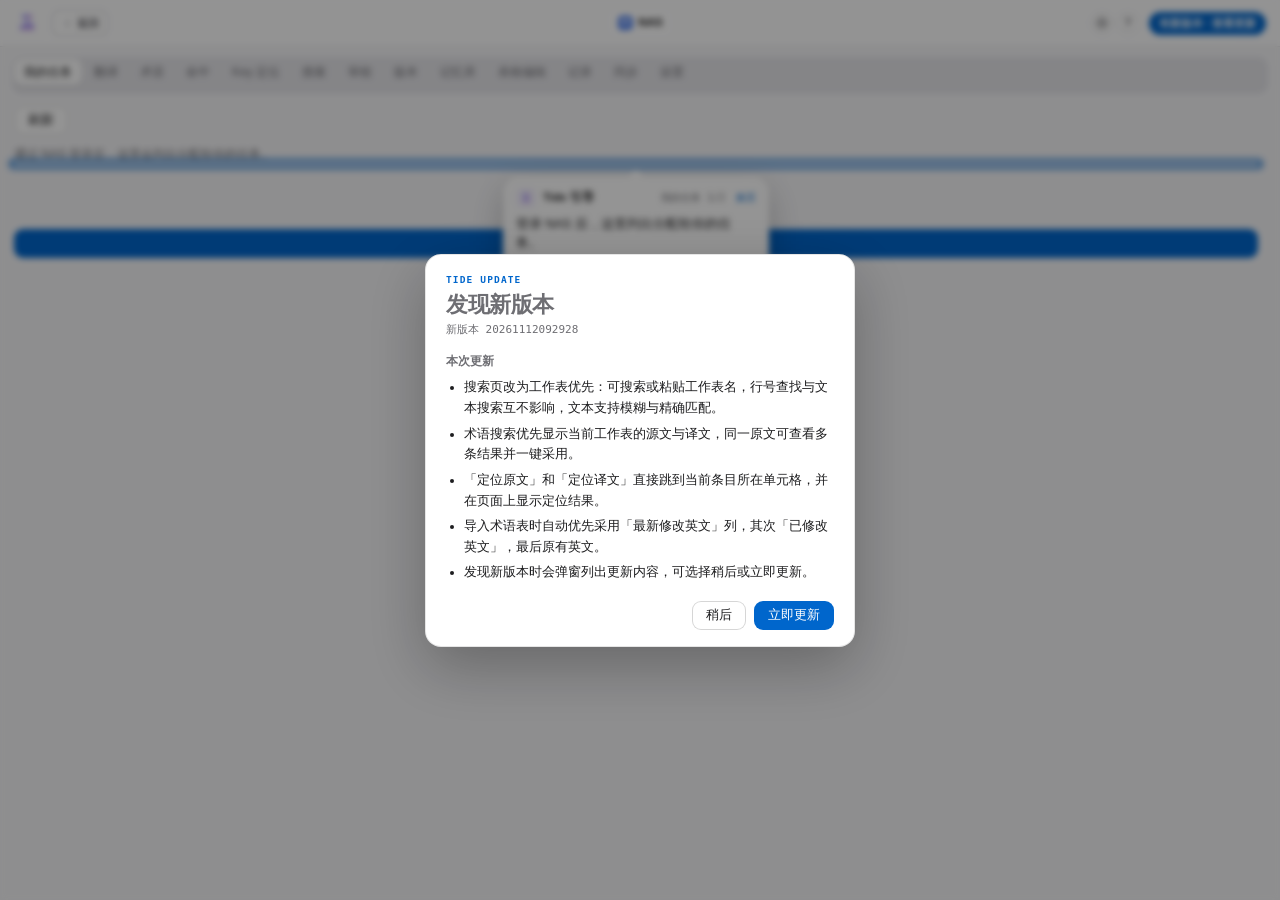
==== commit eec76c45: "release: 20261112092928" ====
--- a/ui/tide.html
+++ b/ui/tide.html
@@ -4,7 +4,7 @@
   <meta charset="utf-8">
   <meta name="viewport" content="width=device-width, initial-scale=1">
   <title>Tide · 术语审校</title>
-  <link rel="stylesheet" href="tide.css?b=20261110184602">
+  <link rel="stylesheet" href="tide.css?b=20261112092928">
 </head>
 <body>
   <header class="bar">
@@ -126,6 +126,7 @@
             <button class="act ghost mini" id="btnLocateSource">定位原文</button>
           </span>
         </div>
+        <div class="hint locate-status" id="locateStatus"></div>
         <div class="draft-row">
           <textarea class="readbox" id="entrySource" rows="2" spellcheck="false"
                     placeholder="可直接输入或粘贴原文；默认只影响本窗口，写回需点按钮" data-i18n-ph="entry.sourcePlaceholder"></textarea>
@@ -157,11 +158,20 @@
                     data-gramm="true" data-gramm_editor="true" data-enable-grammarly="true"></textarea>
           <div class="draft-actions">
             <button class="act" id="btnWriteDraft" title="将草稿写入当前译文单元格">写入</button>
+            <button class="act ghost" id="btnAITranslate" title="试用：调用本机 AI 生成译文草稿">AI 翻译</button>
             <button class="act" id="btnDraftPaste" title="粘贴剪贴板内容（等同 Ctrl+V）">粘贴</button>
             <button class="act ghost" id="btnDraftClear" title="清空译文草稿">清空</button>
           </div>
         </div>
         <div class="hint" id="grammarlyHint" data-i18n="entry.grammarly">Grammarly 扩展需在 WPS 中启用；此文本框已开放语法检测。</div>
+        <div class="hint" id="aiTranslateHint">AI 试用：先生成草稿，不自动写入；只发送当前原文。</div>
+        <div class="ai-quick-row" id="aiQuickRow">
+          <span class="ai-quick-label">AI 模型</span>
+          <select id="aiQuickProvider" class="mini"></select>
+          <button class="act ghost" type="button" id="btnAIDetect" title="检测本机正在运行的 AI">检测</button>
+          <button class="act ghost" type="button" id="btnAISettings">AI 设置</button>
+        </div>
+        <div class="hint" id="aiDetectStatus"></div>
       </div>
       <div class="field">
         <label><span id="memoryLabel">记忆匹配</span> <span class="count" id="memoryCount"></span></label>
@@ -251,39 +261,55 @@
 
     <section id="panel-find" hidden>
       <div class="field">
-        <label data-i18n="label.findScope">定位范围（工作表 + 行号同时满足）</label>
-        <div class="toolbar" id="findScopeTabs" style="margin-bottom:6px">
-          <button class="act ghost on" type="button" data-find-tab="sheet" data-i18n="find.tabSheet">1 工作表</button>
-          <button class="act ghost" type="button" data-find-tab="row" data-i18n="find.tabRow">2 行号</button>
-        </div>
-        <div id="findSheetPane">
-          <select id="findSheet" class="mini" style="width:100%">
-            <option value="">全部工作表</option>
-          </select>
-        </div>
-        <div id="findRowPane" hidden>
+        <label data-i18n="label.findScope">工作表（可选）</label>
+        <div class="sheet-picker" id="findSheetPicker">
+          <div class="sheet-picker-row">
+            <input id="findSheetInput" type="text" autocomplete="off" placeholder="全部工作表 / 搜索工作表" aria-label="选择工作表">
+            <button class="act" type="button" data-paste-for="findSheetInput">粘贴</button>
+          </div>
+          <div class="sheet-picker-menu" id="findSheetMenu" hidden></div>
+        </div>
+        <select id="findSheet" hidden>
+          <option value="">全部工作表</option>
+        </select>
+        <div class="hint" id="findScopeSummary">未指定工作表：行号使用当前页，文本搜索全表。</div>
+      </div>
+
+      <div class="find-grid">
+        <div class="find-card">
+          <h3 class="sub">按行号搜索</h3>
+          <p class="hint">未指定工作表时，查询当前页。</p>
           <input id="findRow" type="number" min="1" step="1" placeholder="输入具体行号，例如 128" data-i18n-ph="find.rowPlaceholder" style="width:100%">
-        </div>
-        <div class="toolbar" style="margin-top:6px">
-          <button class="act" type="button" id="btnFindJumpSource" data-i18n="btn.findJump">跳转到原文</button>
-          <button class="act ghost" type="button" id="btnFindClearScope" data-i18n="btn.findClear">清除定位范围</button>
-          <span class="hint" id="findScopeSummary">未限定：搜索整本工作簿</span>
-        </div>
-        <div class="hint" data-i18n="hint.findScope">两个选项卡里的条件会同时生效；只填一个时不会开始搜索。</div>
-      </div>
-      <div class="field">
-        <label>全表模糊搜索（包含即命中）</label>
-        <input id="findInput" type="search" placeholder="输入片段，如：宝箱" data-i18n-ph="find.placeholder" title="Ctrl+V 粘贴 · Esc 清空">
-      </div>
-      <div class="toolbar">
-        <button class="act" id="btnFindAll">搜索整本工作簿</button>
+          <div class="toolbar" style="margin-top:7px">
+            <button class="act" type="button" id="btnFindJumpSource">查找该行</button>
+          </div>
+          <div class="find-inline" id="findRowStatus"></div>
+        </div>
+
+        <div class="find-card">
+          <h3 class="sub">按文本搜索</h3>
+          <p class="hint">未指定工作表时，搜索全表。</p>
+          <input id="findInput" type="search" placeholder="输入片段，如：宝箱" data-i18n-ph="find.placeholder" title="Ctrl+V 粘贴 · Esc 清空">
+          <div class="toolbar" style="margin-top:7px">
+            <select id="findMode" class="mini" title="匹配方式">
+              <option value="fuzzy">模糊匹配</option>
+              <option value="exact">精确匹配</option>
+            </select>
+            <button class="act" id="btnFindAll">搜索</button>
+          </div>
+          <div class="find-inline" id="findTextStatus"></div>
+        </div>
+      </div>
+
+      <div class="toolbar" style="margin-top:8px">
+        <button class="act ghost" type="button" id="btnFindClearScope">清除工作表</button>
         <span class="count" id="findCount"></span>
       </div>
       <table id="findTable" hidden>
         <thead><tr><th>表</th><th>单元格</th><th>列</th><th>内容</th></tr></thead>
         <tbody></tbody>
       </table>
-      <div class="hint" id="findEmpty" data-i18n="find.empty">输入片段后开始搜索；结果按工作表顺序排列，点击任意行可跳转。</div>
+      <div class="hint" id="findEmpty" data-i18n="find.empty">选择工作表后，按行号或文本搜索；结果按工作表顺序排列，点击任意行可跳转。</div>
       <div class="hint" id="findStatus"></div>
 
       <hr class="rule">
@@ -670,6 +696,60 @@
           </div>
         </div>
       </div>
+      <div id="aiSettingsSection">
+      <hr class="rule">
+      <h3 class="sub">AI 翻译</h3>
+      <div class="field">
+        <label>AI 服务</label>
+        <select id="aiProvider" class="mini">
+          <option value="codex">Codex CLI（本机）</option>
+          <option value="openai">OpenAI</option>
+          <option value="deepseek">DeepSeek</option>
+          <option value="anthropic">Claude / Anthropic</option>
+          <option value="gemini">Google Gemini</option>
+          <option value="workbuddy">WorkBuddy（OpenAI 兼容）</option>
+          <option value="openrouter">OpenRouter</option>
+          <option value="groq">Groq</option>
+          <option value="mistral">Mistral</option>
+          <option value="xai">xAI Grok</option>
+          <option value="qwen">Qwen / DashScope</option>
+          <option value="moonshot">Moonshot / Kimi</option>
+          <option value="local">本地 OpenAI 兼容</option>
+          <option value="custom">自定义 OpenAI 兼容</option>
+        </select>
+      </div>
+      <div class="field"><label>模型</label><input id="aiModel" placeholder="例如 deepseek-chat"></div>
+      <div class="field"><label>接口地址</label><input id="aiBaseUrl" placeholder="https://.../v1；Codex 可留空"></div>
+      <div class="field"><label>API Key</label><input id="aiApiKey" type="password" placeholder="留空保持已保存的密钥"></div>
+      <div class="toolbar">
+        <button class="act" id="btnAISaveConfig">保存到本机 AI 网关</button>
+        <button class="act ghost" id="btnAIClearKey">清除密钥</button>
+        <span class="status" id="aiConfigStatus"></span>
+      </div>
+      <div class="hint">密钥只保存在本机 <code>~/.tide-ai/config.json</code>（0600），不进入插件存储或工作表。</div>
+
+      <hr class="rule">
+      <h3 class="sub">AI 代理平台</h3>
+      <label class="chk"><input type="checkbox" id="useAIProxy"> <span>使用代理平台（其他设备共享服务）</span></label>
+      <div class="field"><label>代理地址</label><input id="aiProxyUrl" placeholder="http://192.168.1.10:8915"></div>
+      <div class="field"><label>设备令牌</label><input id="aiProxyToken" type="password" placeholder="由代理管理员生成"></div>
+      <div class="toolbar">
+        <button class="act" id="btnSaveAIProxy">保存代理设置</button>
+        <button class="act ghost" id="btnTestAIProxy">测试连接</button>
+        <span class="status" id="aiProxyStatus"></span>
+      </div>
+      <div class="hint">模型 API Key 只存在代理服务器；本机只保存设备令牌。</div>
+
+      <hr class="rule">
+      <h3 class="sub">MCP 协作</h3>
+      <div class="hint">外部 AI（Codex、Claude Desktop 等）通过 MCP 读取当前原文，并把译文写入草稿框；不会自动写入工作表。</div>
+      <textarea id="mcpConfig" rows="7" readonly style="font:10.5px/1.45 var(--mono);margin-top:6px"></textarea>
+      <div class="toolbar" style="margin-top:6px">
+        <button class="act" type="button" id="btnCopyMCP">复制 MCP 配置</button>
+        <span class="status" id="mcpStatus"></span>
+      </div>
+      </div>
+
       <div class="toolbar">
         <button class="act" id="btnSave">保存设置</button>
         <button class="act ghost" id="btnResetTerms">恢复内置术语表</button>
@@ -687,6 +767,20 @@
   </main>
   <div class="scroll-rail v" id="mainRailV"><div class="scroll-thumb" id="mainThumbV"></div></div>
   <div class="scroll-rail h" id="mainRailH"><div class="scroll-thumb" id="mainThumbH"></div></div>
+  </div>
+
+  <div class="update-modal" id="updateModal" hidden role="dialog" aria-modal="true" aria-labelledby="updateTitle">
+    <div class="update-card">
+      <div class="update-kicker">TIDE UPDATE</div>
+      <h2 id="updateTitle">发现新版本</h2>
+      <div class="update-build" id="updateBuild"></div>
+      <h3>本次更新</h3>
+      <ul id="updateNotes"></ul>
+      <div class="update-actions">
+        <button class="act ghost" type="button" id="btnUpdateLater">稍后</button>
+        <button class="act" type="button" id="btnUpdateNow">立即更新</button>
+      </div>
+    </div>
   </div>
 
   <script src="../vendor/xlsx.full.min.js"></script>
@@ -698,9 +792,9 @@
   <script src="../js/crypto.js"></script>
   <script src="i18n-static.js?b=202611052037"></script>
   <script src="i18n-patch.js?b=202611052037"></script>
-  <script src="i18n.js?b=20261110184602"></script>
+  <script src="i18n.js?b=20261112092928"></script>
   <script src="nas-config.js?v=202611041500"></script>
-  <script src="tide.js?b=20261110184602"></script>
-  <script src="onboarding.js?b=20261110184602"></script>
+  <script src="tide.js?b=20261112092928"></script>
+  <script src="onboarding.js?b=20261112092928"></script>
 </body>
 </html>
--- a/ui/tide.css
+++ b/ui/tide.css
@@ -611,3 +611,59 @@
   del{background:rgba(255,69,58,.22);color:#ffb4ab}
   ins{background:rgba(52,199,89,.20);color:#9ef0b4}
 }
+
+/* Search scope: searchable worksheet picker (input + list). */
+.sheet-picker{position:relative}
+.sheet-picker input{width:100%}
+.sheet-picker-menu{position:absolute;left:0;right:0;top:calc(100% + 4px);z-index:40;
+  max-height:300px;overflow:auto;padding:4px;background:var(--card);border:1px solid var(--hair-strong);
+  border-radius:10px;box-shadow:0 10px 28px rgba(0,0,0,.18)}
+.sheet-picker-menu button{display:block;width:100%;text-align:left;padding:9px 11px;border:0;border-radius:8px;
+  background:transparent;color:var(--label);font:400 13px/1.35 var(--font);cursor:pointer}
+.sheet-picker-menu button:hover{background:rgba(118,118,128,.12)}
+.sheet-picker-menu button.on{background:rgba(0,0,0,.10);font-weight:600}
+.sheet-picker-menu button.empty{padding:12px;color:var(--label-3);cursor:default}
+@media (prefers-color-scheme: dark){
+  .sheet-picker-menu button.on{background:rgba(255,255,255,.14);color:#fff}
+}
+
+.sheet-picker-row{display:flex;gap:6px;align-items:center}
+.sheet-picker-row input{flex:1 1 auto;min-width:0}
+.sheet-picker-row .act{flex:0 0 auto;padding:8px 10px;font-size:11.5px}
+
+/* Find page: sheet is the first-level choice; row and text are sibling tools. */
+.find-grid{display:grid;grid-template-columns:1fr;gap:9px;margin-bottom:8px}
+.find-card{border:1px solid var(--hair);border-radius:10px;padding:10px;background:var(--card)}
+.find-card h3{margin:0 0 4px}
+.find-card .hint{margin:0 0 7px}
+
+/* Release notes shown when the pane detects a newer build. */
+.update-modal{position:fixed;inset:0;z-index:120;display:flex;align-items:center;justify-content:center;
+  padding:18px;background:rgba(0,0,0,.42);-webkit-backdrop-filter:blur(3px);backdrop-filter:blur(3px)}
+.update-card{width:min(430px,100%);max-height:82vh;overflow:auto;background:var(--card);color:var(--label);
+  border:1px solid var(--hair);border-radius:16px;padding:20px 20px 16px;box-shadow:0 20px 60px rgba(0,0,0,.28)}
+.update-kicker{font:600 9.5px/1 var(--mono);letter-spacing:.12em;color:var(--accent);margin-bottom:8px}
+.update-card h2{margin:0 0 4px;font:700 22px/1.2 var(--font);letter-spacing:-.02em}
+.update-build{font:400 11px/1.4 var(--mono);color:var(--label-3);margin-bottom:16px}
+.update-card h3{margin:0 0 8px;font:600 12px/1.3 var(--font);color:var(--label-2)}
+.update-card ul{margin:0 0 18px;padding:0 0 0 18px;color:var(--label);font:400 12.5px/1.65 var(--font)}
+.update-card li{margin:0 0 5px}
+.update-actions{display:flex;gap:8px;justify-content:flex-end}
+
+.find-inline{min-height:16px;margin-top:7px;font:400 11.5px/1.5 var(--font);color:var(--label-2);word-break:break-word}
+.find-inline.bad{color:var(--orange)}
+
+.ai-quick-row{display:flex;gap:7px;align-items:center;margin:7px 0 2px}
+.ai-quick-label{font:500 11px/1.2 var(--font);color:var(--label-2);white-space:nowrap}
+.ai-quick-row select{flex:1 1 auto;min-width:0;padding:6px 8px;font-size:11.5px}
+.ai-quick-row .act{flex:0 0 auto;padding:6px 9px;font-size:11px}
+
+.locate-status{min-height:16px;margin:-3px 0 6px;color:var(--label-2);font-size:11px}
+.locate-status.bad{color:var(--red)}
+
+/* AI translation is feature-gated; public builds omit it entirely. */
+body:not(.ai-enabled) #btnAITranslate,
+body:not(.ai-enabled) #aiQuickRow,
+body:not(.ai-enabled) #aiTranslateHint,
+body:not(.ai-enabled) #aiDetectStatus,
+body:not(.ai-enabled) #aiSettingsSection{display:none !important}
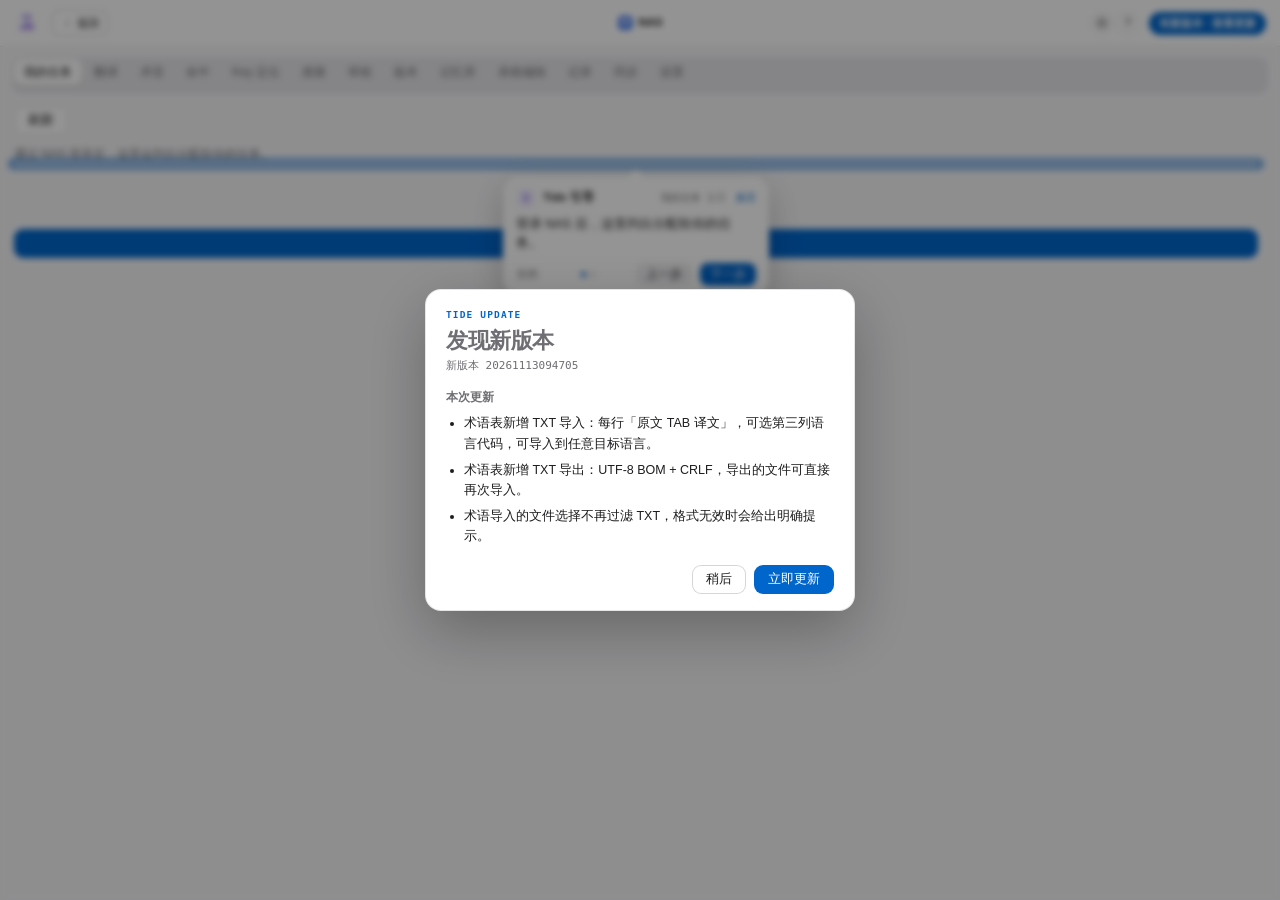
==== commit 065f4e99: "release: 20261113094705" ====
--- a/ui/tide.html
+++ b/ui/tide.html
@@ -4,7 +4,7 @@
   <meta charset="utf-8">
   <meta name="viewport" content="width=device-width, initial-scale=1">
   <title>Tide · 术语审校</title>
-  <link rel="stylesheet" href="tide.css?b=20261112092928">
+  <link rel="stylesheet" href="tide.css?b=20261113094705">
 </head>
 <body>
   <header class="bar">
@@ -493,7 +493,7 @@
           <span class="count" id="localTermState">未导入本地术语</span>
         </div>
         <div class="hint" id="nasCacheState"></div>
-        <input id="localTermFile" type="file" hidden accept=".json,.xlsx,.xls,application/json,application/vnd.openxmlformats-officedocument.spreadsheetml.sheet">
+        <input id="localTermFile" type="file" hidden>
         <div class="hint" id="localTermHint" data-i18n="term.localHint">NAS 未连接时可在此导入，只保存在本机。连接 NAS 后以 NAS 项目术语表为准，本地术语表自动隐藏。</div>
       </div>
       <div class="field">
@@ -527,7 +527,7 @@
         <thead><tr><th>中文</th><th id="termTargetHeader">英文</th><th>命中</th><th></th></tr></thead>
         <tbody></tbody>
       </table>
-      <div class="empty" id="termEmpty" data-i18n="term.empty">尚未导入术语表。NAS 未连接时可在上方「导入本地术语」导入 JSON 或 xlsx。</div>
+      <div class="empty" id="termEmpty" data-i18n="term.empty">尚未导入术语表。NAS 未连接时可在上方「导入本地术语」导入 JSON、xlsx 或 TXT。</div>
     </section>
 
     <section id="panel-history" hidden>
@@ -662,14 +662,14 @@
         <div class="hint" data-i18n="settings.projectHint">不同项目文档的表格规则不同；切换项目会套用其列映射。项目管理入口已预留。</div>
       </div>
       <div class="field">
-        <label data-i18n="settings.importLabel">导入术语表（JSON / XLSX）</label>
-        <input id="termFile" type="file" hidden accept=".json,.xlsx,.xls,application/json,application/vnd.openxmlformats-officedocument.spreadsheetml.sheet">
+        <label data-i18n="settings.importLabel">导入术语表（JSON / XLSX / TXT）</label>
+        <input id="termFile" type="file" hidden>
         <div class="toolbar">
           <button class="act ghost" id="btnTermFile" type="button" data-i18n="file.choose">选择文件</button>
           <span class="hint" id="termFileName" data-i18n="file.none">未选择任何文件</span>
         </div>
       </div>
-      <div class="note" data-i18n="settings.importHint">支持 .xlsx、.xls 与 JSON。也支持完整本地化表：自动识别多组源文/目标列，按目标语言导入。JSON 格式：[{"zh":"刺鱼","en":"Hook"}] 或 {"terms":[…]}</div>
+      <div class="note" data-i18n="settings.importHint">支持 .xlsx、.xls、JSON 与 TXT。TXT 使用 UTF-8 BOM + CRLF，每行“源语 TAB 译文 [TAB 语言代码]”；语言代码缺省时使用当前目标语言。也支持完整本地化表：自动识别多组源文/目标列，按目标语言导入。JSON 格式：[{"zh":"刺鱼","en":"Hook"}] 或 {"terms":[…]}</div>
       <div class="field">
         <label id="columnsLabel">列设置（用于当前表）</label>
         <div class="hint" style="margin-bottom:8px" data-i18n="settings.columnHint">填列字母，不是列名。在 WPS 里点一下该列任意单元格，左上角名称框显示如 C12，字母 C 就是列。示例：A=UID，C=中文原文，F=目标语言译文。</div>
@@ -754,6 +754,7 @@
         <button class="act" id="btnSave">保存设置</button>
         <button class="act ghost" id="btnResetTerms">恢复内置术语表</button>
         <button class="act ghost" id="btnExportTerms">导出术语表 JSON</button>
+        <button class="act ghost" id="btnExportTermsTxt">导出术语表 TXT</button>
       </div>
       <div class="field" id="termsUnlockBlock" hidden>
         <label>术语表口令（加密包）</label>
@@ -792,9 +793,9 @@
   <script src="../js/crypto.js"></script>
   <script src="i18n-static.js?b=202611052037"></script>
   <script src="i18n-patch.js?b=202611052037"></script>
-  <script src="i18n.js?b=20261112092928"></script>
+  <script src="i18n.js?b=20261113094705"></script>
   <script src="nas-config.js?v=202611041500"></script>
-  <script src="tide.js?b=20261112092928"></script>
-  <script src="onboarding.js?b=20261112092928"></script>
+  <script src="tide.js?b=20261113094705"></script>
+  <script src="onboarding.js?b=20261113094705"></script>
 </body>
 </html>
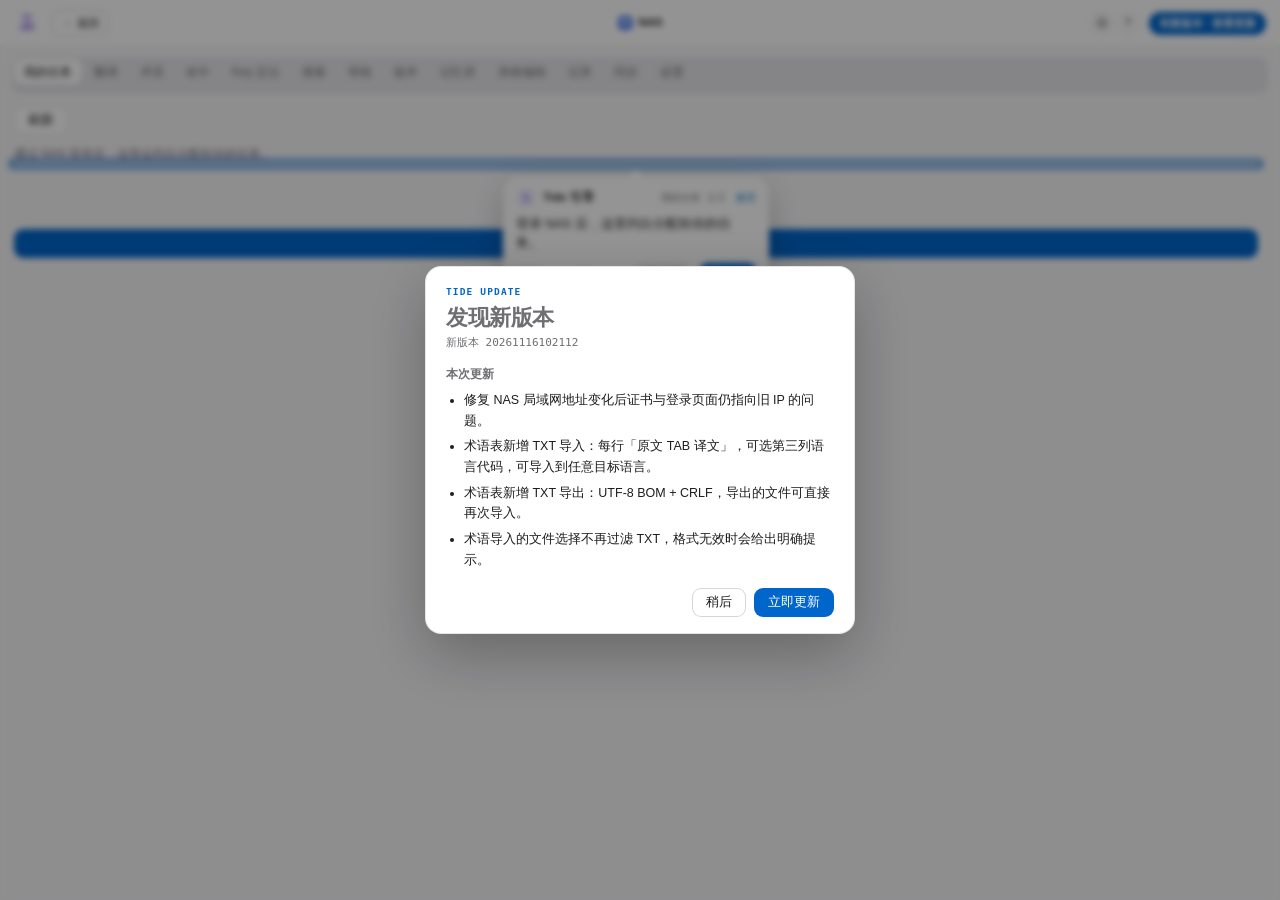
==== commit 3df94df6: "release: 20261116102112" ====
--- a/ui/tide.html
+++ b/ui/tide.html
@@ -4,7 +4,7 @@
   <meta charset="utf-8">
   <meta name="viewport" content="width=device-width, initial-scale=1">
   <title>Tide · 术语审校</title>
-  <link rel="stylesheet" href="tide.css?b=20261113094705">
+  <link rel="stylesheet" href="tide.css?b=20261116102112">
 </head>
 <body>
   <header class="bar">
@@ -592,7 +592,7 @@
         </div>
         <span class="nas-build" id="nasBuild">构建 202611052037</span>
       </div>
-      <div class="nas-server"><span class="dot"></span><span id="nasServerLabel">192.168.23.232:8443</span></div>
+      <div class="nas-server"><span class="dot"></span><span id="nasServerLabel">192.168.22.238:8443</span></div>
       <div id="nasLoginBox" class="nas-authcard">
         <div class="nas-section-title">登录 NAS</div>
         <div class="field">
@@ -793,9 +793,9 @@
   <script src="../js/crypto.js"></script>
   <script src="i18n-static.js?b=202611052037"></script>
   <script src="i18n-patch.js?b=202611052037"></script>
-  <script src="i18n.js?b=20261113094705"></script>
+  <script src="i18n.js?b=20261116102112"></script>
   <script src="nas-config.js?v=202611041500"></script>
-  <script src="tide.js?b=20261113094705"></script>
-  <script src="onboarding.js?b=20261113094705"></script>
+  <script src="tide.js?b=20261116102112"></script>
+  <script src="onboarding.js?b=20261116102112"></script>
 </body>
 </html>
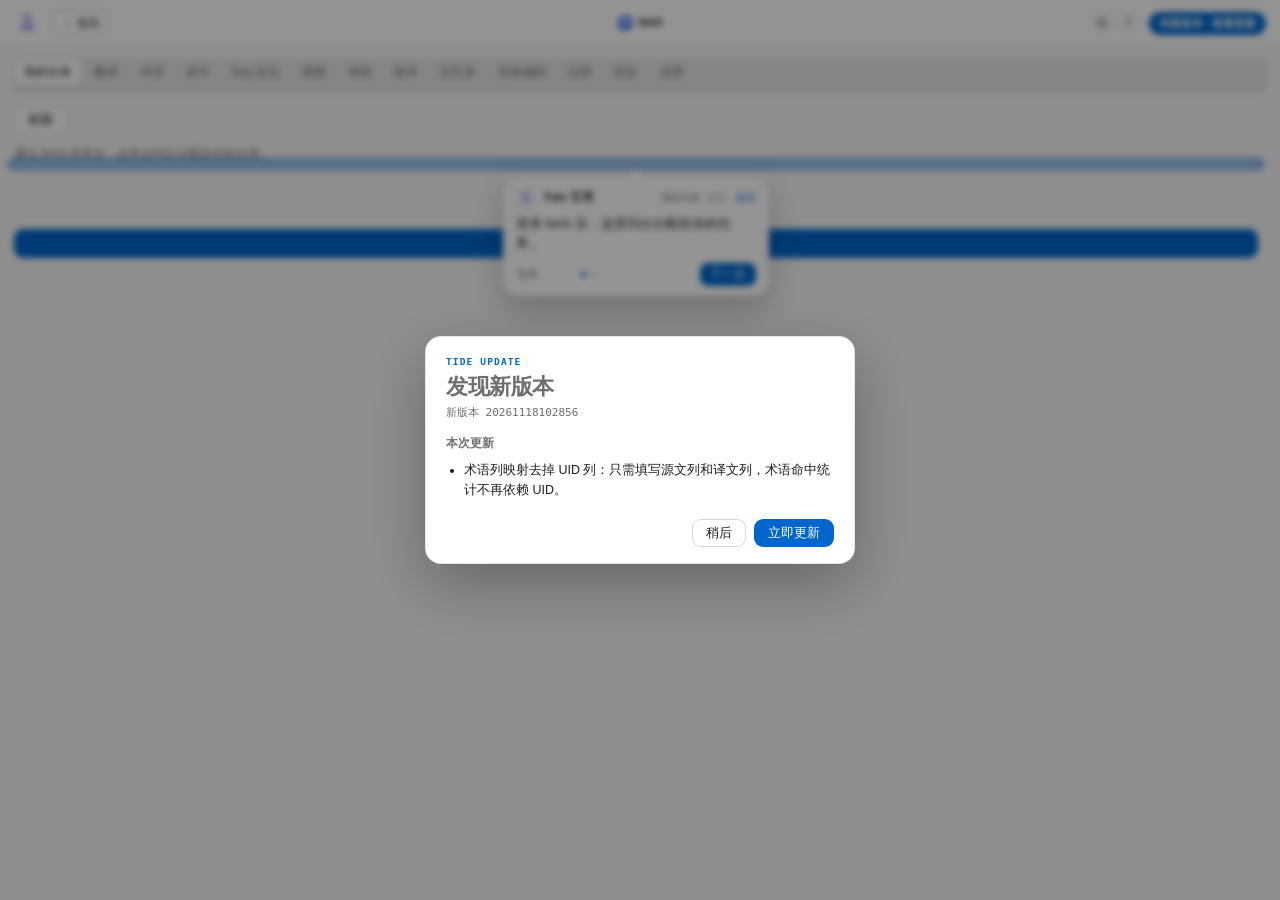
==== commit 87f6e701: "release: 20261118102856" ====
--- a/ui/tide.html
+++ b/ui/tide.html
@@ -4,7 +4,7 @@
   <meta charset="utf-8">
   <meta name="viewport" content="width=device-width, initial-scale=1">
   <title>Tide · 术语审校</title>
-  <link rel="stylesheet" href="tide.css?b=20261116102112">
+  <link rel="stylesheet" href="tide.css?b=20261118102856">
 </head>
 <body>
   <header class="bar">
@@ -498,7 +498,7 @@
       </div>
       <div class="field">
         <label>本页列映射</label>
-        <div class="colrow" style="grid-template-columns:1fr 1fr 1fr;gap:8px">
+        <div class="colrow" style="grid-template-columns:1fr 1fr;gap:8px">
           <div class="colfield">
             <label>源文列</label>
             <input id="termColSource" placeholder="C" style="padding:8px 10px;border:1px solid var(--hair-strong);background:var(--card);border-radius:var(--radius-sm);font:12px var(--mono)">
@@ -506,10 +506,6 @@
           <div class="colfield">
             <label>译文列</label>
             <input id="termColTarget" placeholder="F" style="padding:8px 10px;border:1px solid var(--hair-strong);background:var(--card);border-radius:var(--radius-sm);font:12px var(--mono)">
-          </div>
-          <div class="colfield">
-            <label>UID 列</label>
-            <input id="termColUid" placeholder="A" style="padding:8px 10px;border:1px solid var(--hair-strong);background:var(--card);border-radius:var(--radius-sm);font:12px var(--mono)">
           </div>
         </div>
         <div class="hint" style="margin-top:6px" data-i18n="term.columnHint">改完点「刷新」按新列重新统计命中；这里只影响命中统计，不改术语表内容。</div>
@@ -672,7 +668,7 @@
       <div class="note" data-i18n="settings.importHint">支持 .xlsx、.xls、JSON 与 TXT。TXT 使用 UTF-8 BOM + CRLF，每行“源语 TAB 译文 [TAB 语言代码]”；语言代码缺省时使用当前目标语言。也支持完整本地化表：自动识别多组源文/目标列，按目标语言导入。JSON 格式：[{"zh":"刺鱼","en":"Hook"}] 或 {"terms":[…]}</div>
       <div class="field">
         <label id="columnsLabel">列设置（用于当前表）</label>
-        <div class="hint" style="margin-bottom:8px" data-i18n="settings.columnHint">填列字母，不是列名。在 WPS 里点一下该列任意单元格，左上角名称框显示如 C12，字母 C 就是列。示例：A=UID，C=中文原文，F=目标语言译文。</div>
+        <div class="hint" style="margin-bottom:8px" data-i18n="settings.columnHint">填列字母，不是列名。在 WPS 里点一下该列任意单元格，左上角名称框显示如 C12，字母 C 就是列。示例：C=中文原文，F=目标语言译文。</div>
         <div class="colrow">
           <div class="colfield">
             <label>源文列（中文）</label>
@@ -689,11 +685,7 @@
             <div class="colinput"><input id="colOld" placeholder="E"><button class="act ghost" data-col="colOld">用当前列</button></div>
             <div class="hint">写入新译文前，旧值自动存到这里，可用于回退。</div>
           </div>
-          <div class="colfield">
-            <label>UID 列（可选）</label>
-            <div class="colinput"><input id="colUid" placeholder="A"><button class="act ghost" data-col="colUid">用当前列</button></div>
-            <div class="hint">只用于结果显示与追溯，可以留空。</div>
-          </div>
+
         </div>
       </div>
       <div id="aiSettingsSection">
@@ -793,9 +785,9 @@
   <script src="../js/crypto.js"></script>
   <script src="i18n-static.js?b=202611052037"></script>
   <script src="i18n-patch.js?b=202611052037"></script>
-  <script src="i18n.js?b=20261116102112"></script>
+  <script src="i18n.js?b=20261118102856"></script>
   <script src="nas-config.js?v=202611041500"></script>
-  <script src="tide.js?b=20261116102112"></script>
-  <script src="onboarding.js?b=20261116102112"></script>
+  <script src="tide.js?b=20261118102856"></script>
+  <script src="onboarding.js?b=20261118102856"></script>
 </body>
 </html>
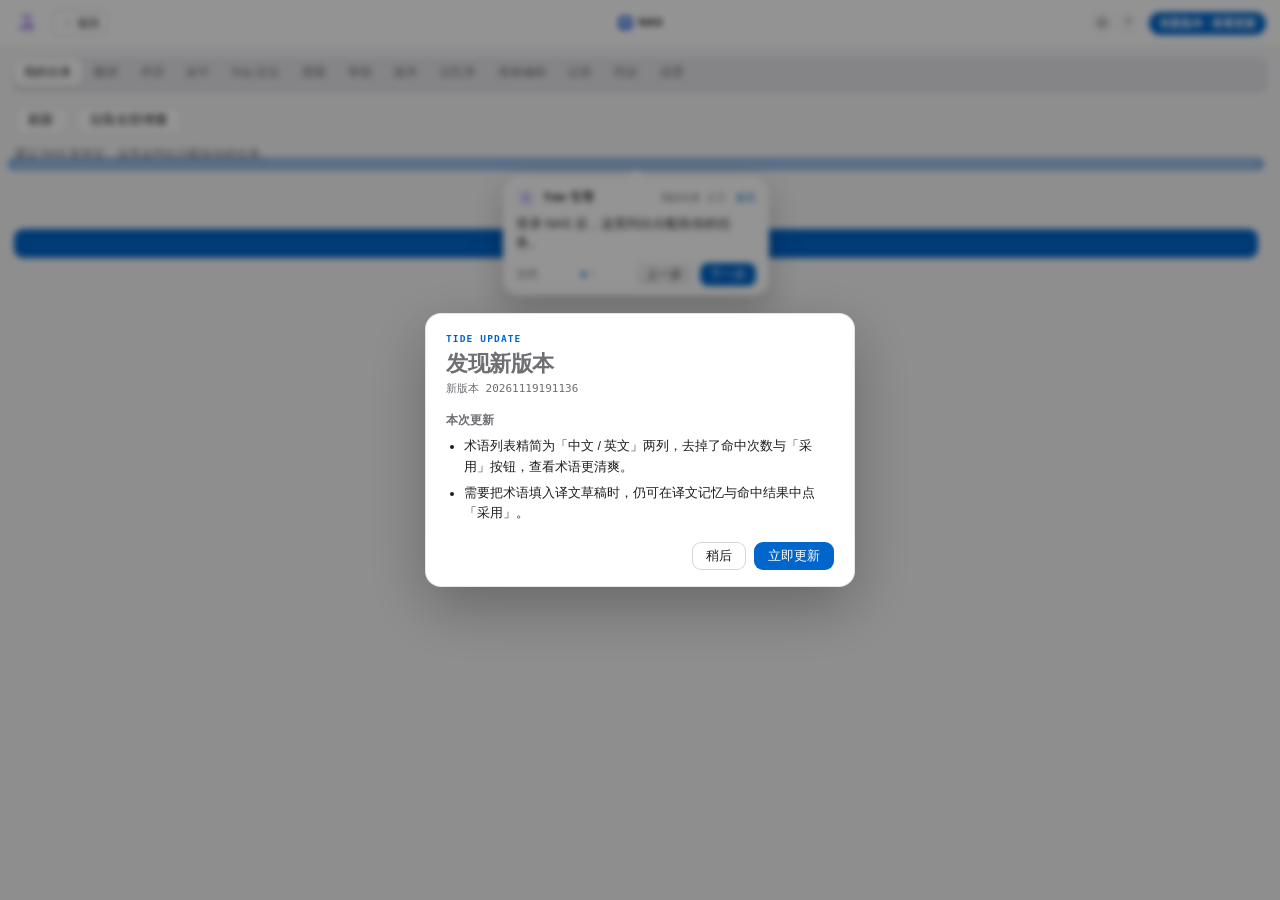
==== commit c6338396: "release: 20261119191136" ====
--- a/ui/tide.html
+++ b/ui/tide.html
@@ -4,7 +4,7 @@
   <meta charset="utf-8">
   <meta name="viewport" content="width=device-width, initial-scale=1">
   <title>Tide · 术语审校</title>
-  <link rel="stylesheet" href="tide.css?b=20261118102856">
+  <link rel="stylesheet" href="tide.css?b=20261119191136">
 </head>
 <body>
   <header class="bar">
@@ -70,6 +70,7 @@
     <section id="panel-tasks" hidden>
       <div class="toolbar">
         <button class="act ghost" id="btnTasksRefresh" data-i18n="btn.refresh">刷新</button>
+        <button class="act ghost" id="btnPullAllTasks" type="button">拉取全部增量</button>
         <span class="count" id="taskCount"></span>
       </div>
       <div class="hint" id="taskHint" data-i18n="task.hintLogin">通过 NAS 登录后，这里会列出分配给你的任务。</div>
@@ -91,6 +92,17 @@
     </section>
 
     <section id="panel-translate" hidden>
+      <div class="task-context" id="taskContext" hidden>
+        <div class="task-context-main">
+          <span class="task-context-label">当前任务</span>
+          <b id="taskContextName">—</b>
+          <span class="task-context-meta" id="taskContextMeta"></span>
+        </div>
+        <div class="task-context-actions">
+          <button class="act mini" id="btnTaskComplete" type="button">提交任务</button>
+          <button class="act ghost mini" id="btnTaskBack" type="button">任务列表</button>
+        </div>
+      </div>
       <div class="toolbar">
         <button class="act ghost" id="btnPrevEntry">上一条</button>
         <button class="act ghost" id="btnNextEntry">下一条</button>
@@ -520,7 +532,7 @@
       </div>
       <div class="hint" id="termRefreshStatus"></div>
       <table id="termTable" hidden>
-        <thead><tr><th>中文</th><th id="termTargetHeader">英文</th><th>命中</th><th></th></tr></thead>
+        <thead><tr><th>中文</th><th id="termTargetHeader">英文</th></tr></thead>
         <tbody></tbody>
       </table>
       <div class="empty" id="termEmpty" data-i18n="term.empty">尚未导入术语表。NAS 未连接时可在上方「导入本地术语」导入 JSON、xlsx 或 TXT。</div>
@@ -785,9 +797,9 @@
   <script src="../js/crypto.js"></script>
   <script src="i18n-static.js?b=202611052037"></script>
   <script src="i18n-patch.js?b=202611052037"></script>
-  <script src="i18n.js?b=20261118102856"></script>
+  <script src="i18n.js?b=20261119191136"></script>
   <script src="nas-config.js?v=202611041500"></script>
-  <script src="tide.js?b=20261118102856"></script>
-  <script src="onboarding.js?b=20261118102856"></script>
+  <script src="tide.js?b=20261119191136"></script>
+  <script src="onboarding.js?b=20261119191136"></script>
 </body>
 </html>
--- a/ui/tide.css
+++ b/ui/tide.css
@@ -481,6 +481,16 @@
 .wps-task-submit{border:0;border-radius:6px;background:var(--accent);color:#fff;padding:5px 7px;
   font:600 10px/1 var(--font);cursor:pointer;white-space:nowrap}
 .wps-task-submit:hover{background:var(--accent-press,#0055ad)}
+.wps-task-pull{border:1px solid var(--hair-strong,#cfd4dc);border-radius:6px;background:var(--card,#fff);color:var(--accent);
+  padding:5px 7px;font:600 10px/1.25 var(--font);cursor:pointer;white-space:nowrap}
+.wps-task-pull:hover{background:rgba(0,102,204,.08)}
+.task-context{display:flex;align-items:center;justify-content:space-between;gap:10px;padding:9px 11px;margin:0 0 10px;
+  border:1px solid rgba(0,102,204,.22);border-radius:9px;background:rgba(0,102,204,.065)}
+.task-context-main{min-width:0;display:flex;align-items:center;gap:7px;flex-wrap:wrap}
+.task-context-label{font:600 9px/1 var(--font);letter-spacing:.04em;color:var(--accent);text-transform:uppercase}
+.task-context-main b{font:600 12px/1.3 var(--font);color:var(--label);max-width:190px;overflow:hidden;text-overflow:ellipsis;white-space:nowrap}
+.task-context-meta{font:400 10px/1.3 var(--font);color:var(--label2)}
+.task-context-actions{display:flex;gap:5px;flex:0 0 auto}
 .wps-task-card:hover{border-color:var(--accent)}
 .wps-task-main{min-width:0;flex:1}
 .wps-task-name{font:600 12.5px/1.35 var(--font);color:var(--label);overflow:hidden;text-overflow:ellipsis;white-space:nowrap}
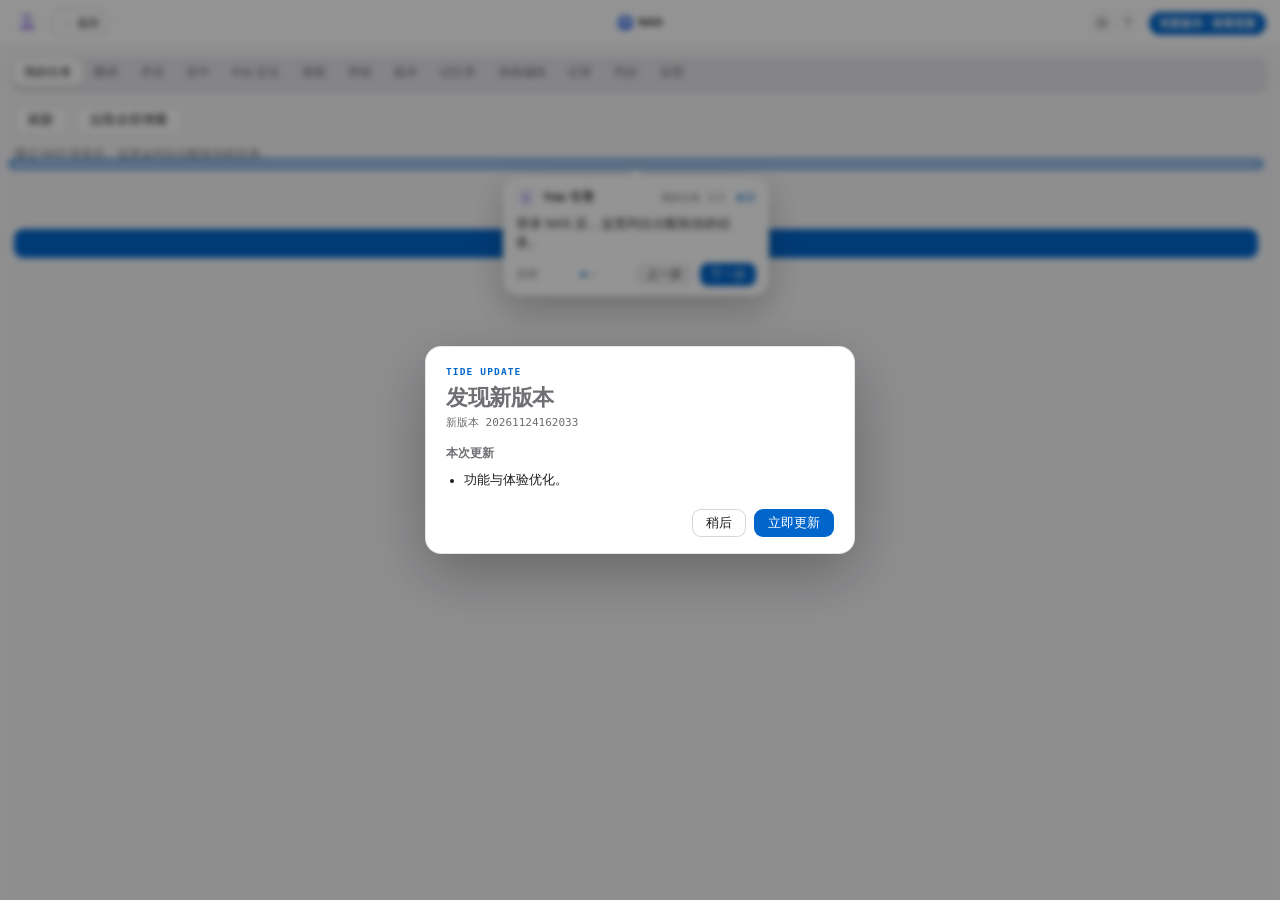
==== commit 8619cda5: "release: 20261124162033" ====
--- a/ui/tide.html
+++ b/ui/tide.html
@@ -4,7 +4,7 @@
   <meta charset="utf-8">
   <meta name="viewport" content="width=device-width, initial-scale=1">
   <title>Tide · 术语审校</title>
-  <link rel="stylesheet" href="tide.css?b=20261119191136">
+  <link rel="stylesheet" href="tide.css?b=20261124162033">
 </head>
 <body>
   <header class="bar">
@@ -797,9 +797,9 @@
   <script src="../js/crypto.js"></script>
   <script src="i18n-static.js?b=202611052037"></script>
   <script src="i18n-patch.js?b=202611052037"></script>
-  <script src="i18n.js?b=20261119191136"></script>
+  <script src="i18n.js?b=20261124162033"></script>
   <script src="nas-config.js?v=202611041500"></script>
-  <script src="tide.js?b=20261119191136"></script>
-  <script src="onboarding.js?b=20261119191136"></script>
+  <script src="tide.js?b=20261124162033"></script>
+  <script src="onboarding.js?b=20261124162033"></script>
 </body>
 </html>
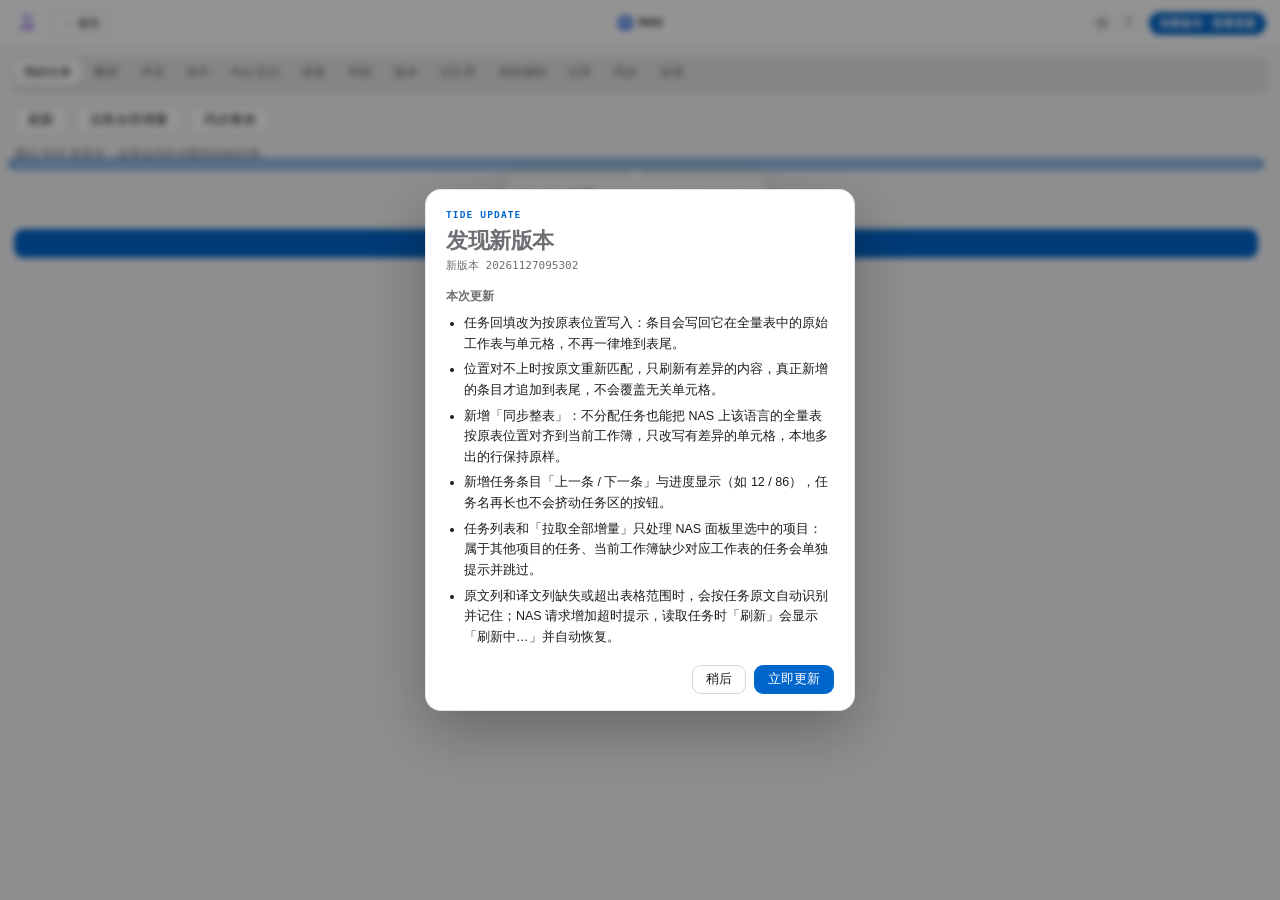
==== commit 3a24ade6: "release: 20261127095302" ====
--- a/ui/tide.html
+++ b/ui/tide.html
@@ -4,7 +4,7 @@
   <meta charset="utf-8">
   <meta name="viewport" content="width=device-width, initial-scale=1">
   <title>Tide · 术语审校</title>
-  <link rel="stylesheet" href="tide.css?b=20261124162033">
+  <link rel="stylesheet" href="tide.css?b=20261127095302">
 </head>
 <body>
   <header class="bar">
@@ -71,6 +71,8 @@
       <div class="toolbar">
         <button class="act ghost" id="btnTasksRefresh" data-i18n="btn.refresh">刷新</button>
         <button class="act ghost" id="btnPullAllTasks" type="button">拉取全部增量</button>
+        <button class="act ghost" id="btnSyncTable" type="button"
+                title="不分配任务也能把 NAS 上该语言的全量表按原表位置对齐到当前工作簿">同步整表</button>
         <span class="count" id="taskCount"></span>
       </div>
       <div class="hint" id="taskHint" data-i18n="task.hintLogin">通过 NAS 登录后，这里会列出分配给你的任务。</div>
@@ -99,6 +101,11 @@
           <span class="task-context-meta" id="taskContextMeta"></span>
         </div>
         <div class="task-context-actions">
+          <button class="act ghost mini" id="btnTaskPrev" type="button"
+                  title="在当前任务分配到的条目里跳到上一条">上一条</button>
+          <span class="count" id="taskItemPos"></span>
+          <button class="act ghost mini" id="btnTaskNext" type="button"
+                  title="在当前任务分配到的条目里跳到下一条">下一条</button>
           <button class="act mini" id="btnTaskComplete" type="button">提交任务</button>
           <button class="act ghost mini" id="btnTaskBack" type="button">任务列表</button>
         </div>
@@ -598,7 +605,7 @@
           </div>
           <div class="nas-sub">登录 · 管理平台</div>
         </div>
-        <span class="nas-build" id="nasBuild">构建 202611052037</span>
+        <span class="nas-build" id="nasBuild">构建 202611261128</span>
       </div>
       <div class="nas-server"><span class="dot"></span><span id="nasServerLabel">192.168.22.238:8443</span></div>
       <div id="nasLoginBox" class="nas-authcard">
@@ -797,9 +804,9 @@
   <script src="../js/crypto.js"></script>
   <script src="i18n-static.js?b=202611052037"></script>
   <script src="i18n-patch.js?b=202611052037"></script>
-  <script src="i18n.js?b=20261124162033"></script>
+  <script src="i18n.js?b=20261127095302"></script>
   <script src="nas-config.js?v=202611041500"></script>
-  <script src="tide.js?b=20261124162033"></script>
-  <script src="onboarding.js?b=20261124162033"></script>
+  <script src="tide.js?b=20261127095302"></script>
+  <script src="onboarding.js?b=20261127095302"></script>
 </body>
 </html>
--- a/ui/tide.css
+++ b/ui/tide.css
@@ -490,7 +490,23 @@
 .task-context-label{font:600 9px/1 var(--font);letter-spacing:.04em;color:var(--accent);text-transform:uppercase}
 .task-context-main b{font:600 12px/1.3 var(--font);color:var(--label);max-width:190px;overflow:hidden;text-overflow:ellipsis;white-space:nowrap}
 .task-context-meta{font:400 10px/1.3 var(--font);color:var(--label2)}
-.task-context-actions{display:flex;gap:5px;flex:0 0 auto}
+/* Two fixed rows: text above (truncating, never wrapping) and the controls on
+   their own line, so the buttons never move with the task name. */
+.task-context{flex-direction:column;align-items:stretch;gap:7px}
+.task-context-main{flex:0 0 auto;flex-wrap:nowrap;overflow:hidden;height:18px;align-items:center}
+.task-context-label{flex:0 0 auto;white-space:nowrap}
+.task-context-main b{flex:0 1 auto;min-width:0;line-height:18px}
+.task-context-meta{flex:0 0 auto;line-height:18px;white-space:nowrap}
+.task-context-actions{display:flex;gap:5px;flex:0 0 auto;flex-wrap:nowrap;justify-content:flex-end;
+  align-items:center;white-space:nowrap}
+.task-context-actions .count{font:500 10.5px/1 var(--mono);color:var(--label3);white-space:nowrap;
+  width:70px;text-align:center;font-variant-numeric:tabular-nums;flex:0 0 70px}
+#btnTaskPrev,#btnTaskNext{min-width:52px;justify-content:center;flex:0 0 auto}
+.task-context-actions>.act{flex:0 0 auto;padding:2px 6px;font-size:11px}
+@media (max-width:360px){
+  .task-context-actions{gap:4px}
+  .task-context-actions .count{width:52px;flex:0 0 52px;font-size:10px}
+}
 .wps-task-card:hover{border-color:var(--accent)}
 .wps-task-main{min-width:0;flex:1}
 .wps-task-name{font:600 12.5px/1.35 var(--font);color:var(--label);overflow:hidden;text-overflow:ellipsis;white-space:nowrap}
